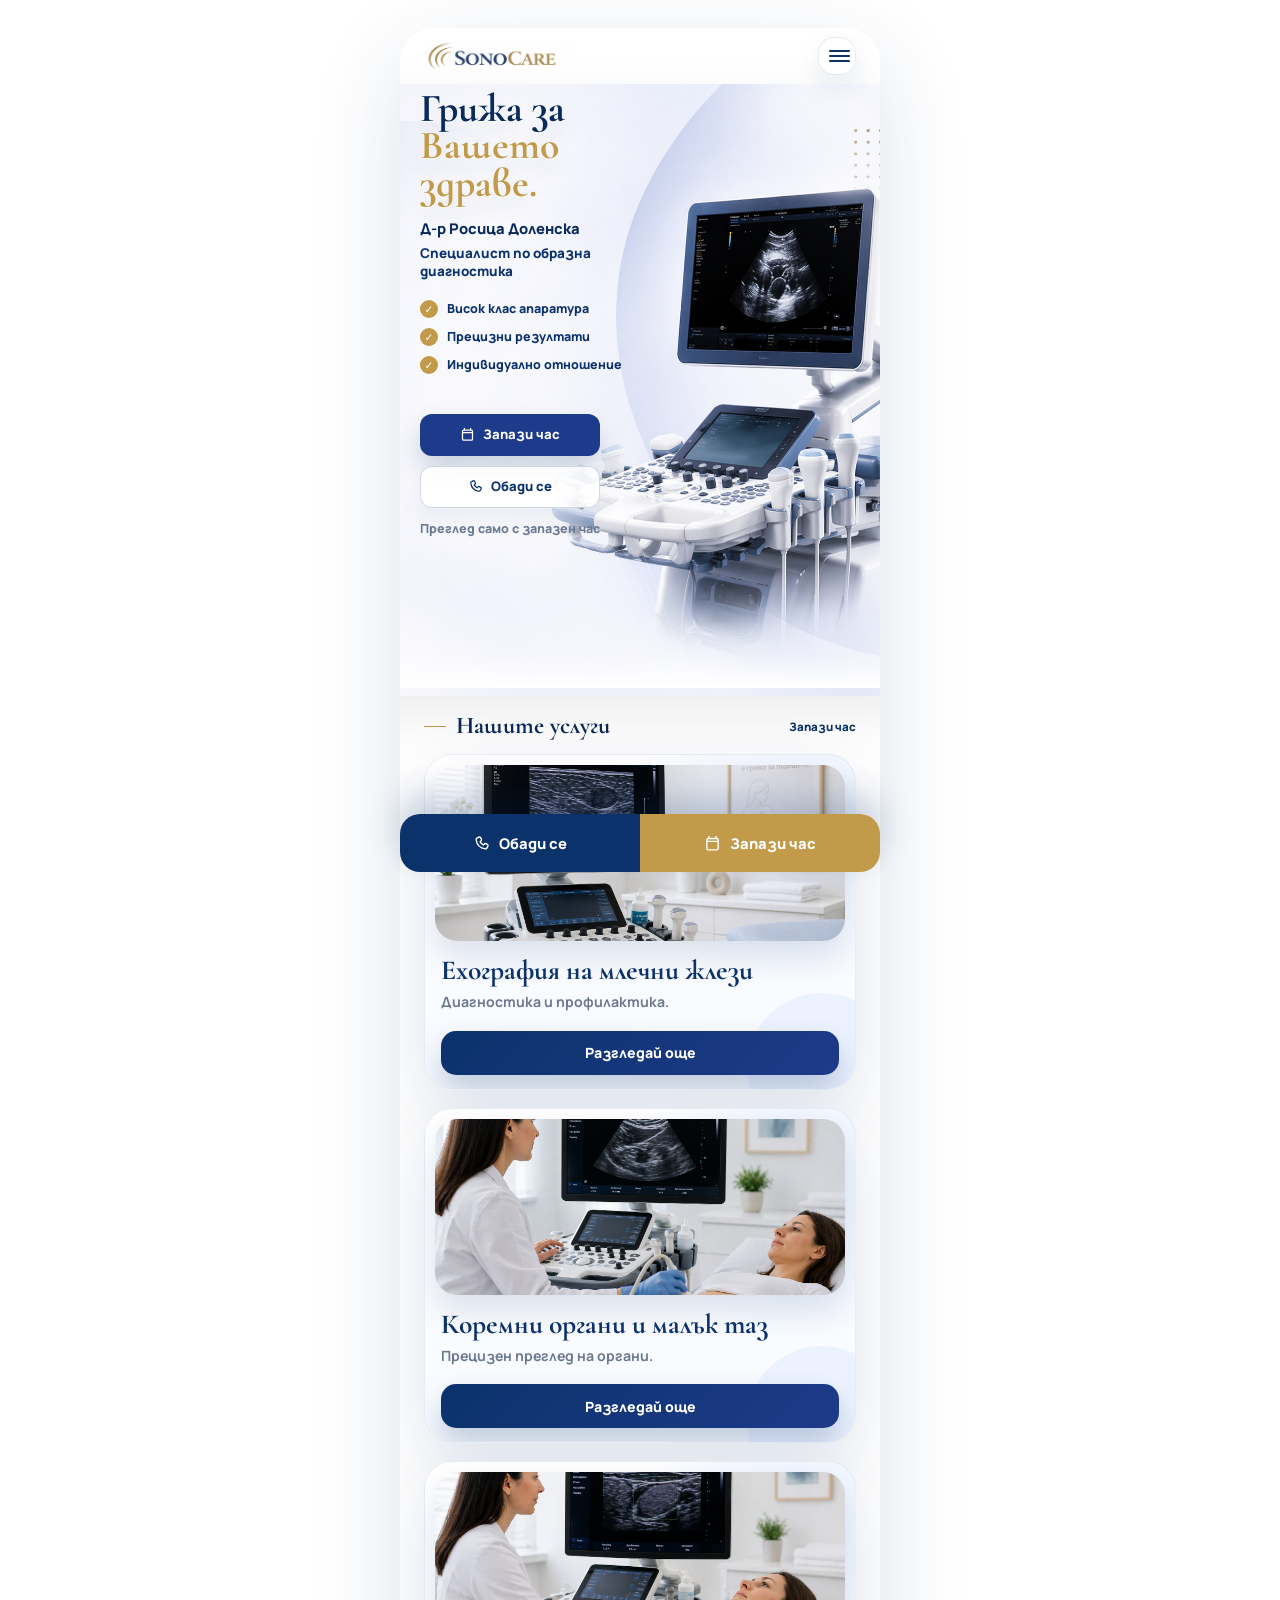
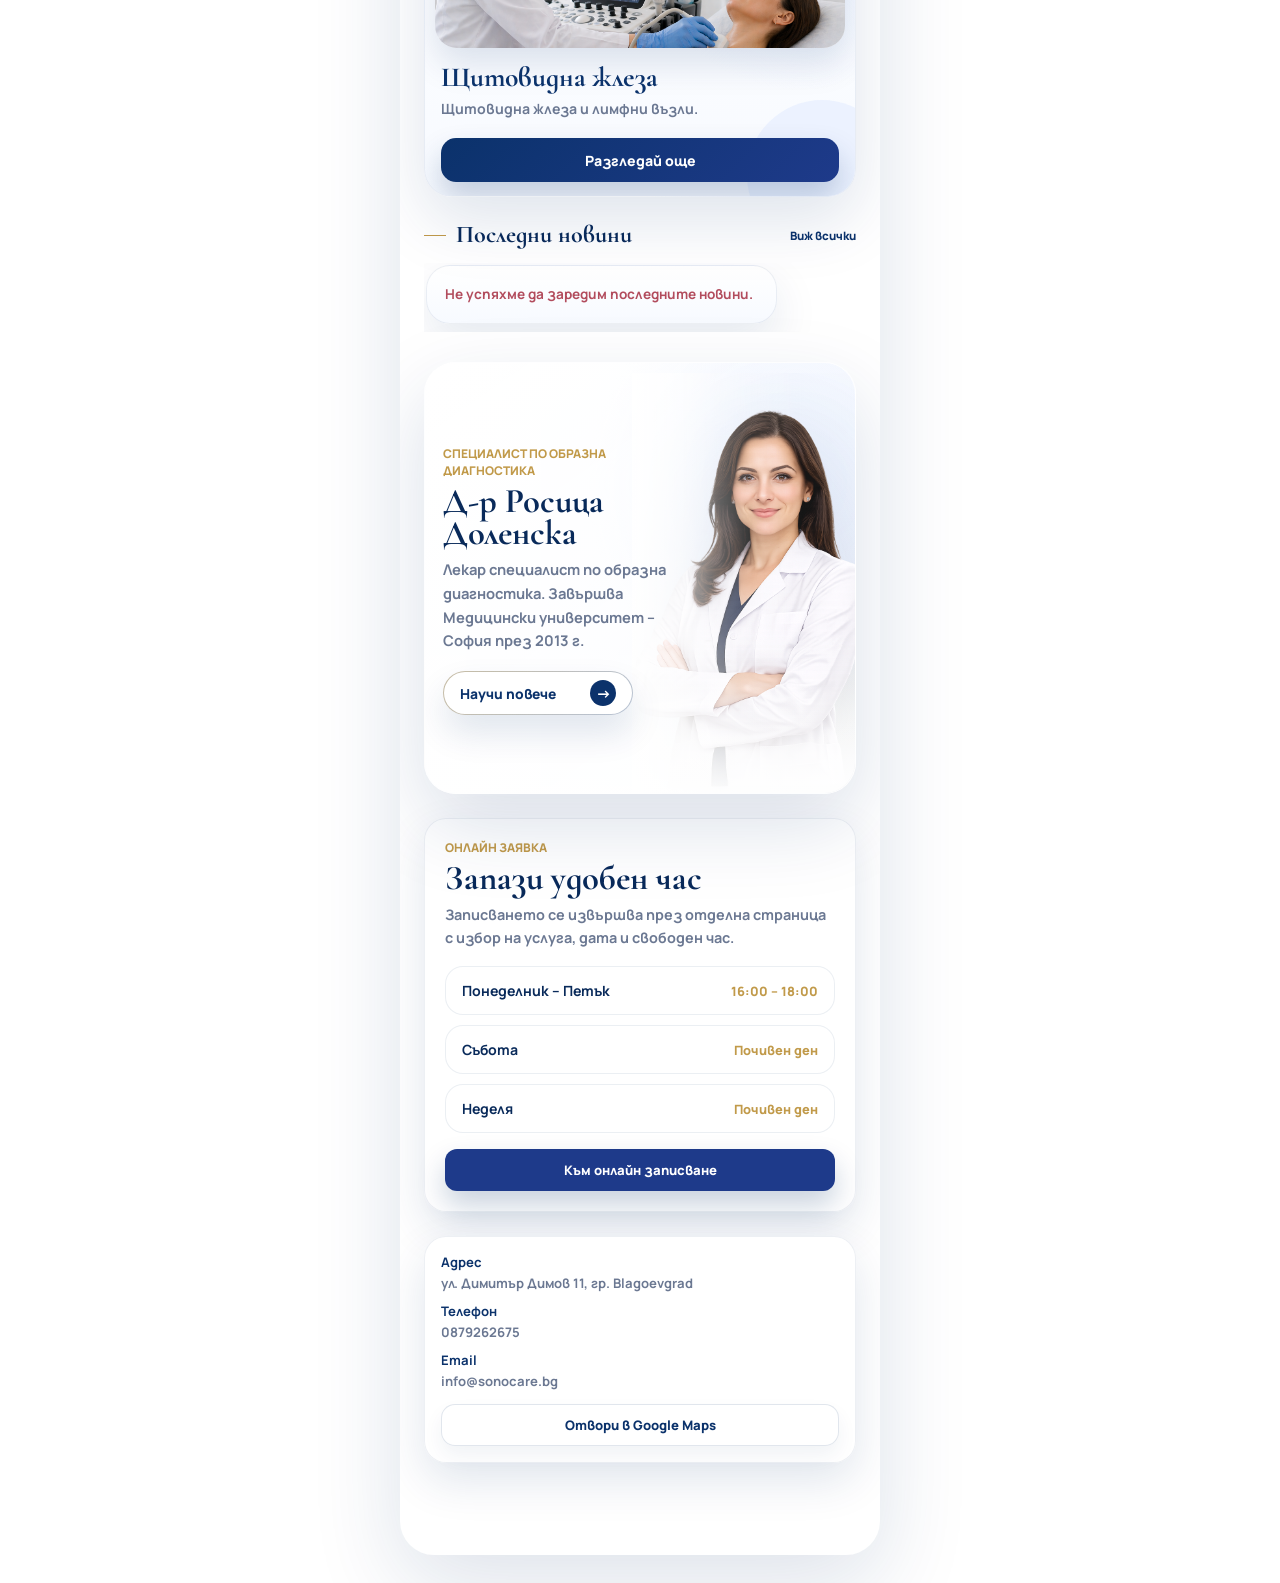
==== index.html @ 880ff832 "Repair homepage encoding and keep blog teaser section" ====
<!doctype html>
<html lang="bg">
  <head>
    <meta charset="utf-8" />
    <meta name="viewport" content="width=device-width, initial-scale=1" />
    <meta name="description" content="SonoCare - образна диагностика и ехография." />
    <title>SonoCare | Образна диагностика</title>
    <link rel="preconnect" href="https://fonts.googleapis.com" />
    <link rel="preconnect" href="https://fonts.gstatic.com" crossorigin />
    <link
      href="https://fonts.googleapis.com/css2?family=Cormorant+Garamond:wght@600;700&family=Manrope:wght@500;600;700;800&display=swap"
      rel="stylesheet"
    />
    <link rel="stylesheet" href="assets/css/styles.css?v=37" />
  </head>
  <body>
    <main class="phone-page">
      <header class="topbar" aria-label="Основна навигация">
        <a class="logo-link" href="#top" aria-label="SonoCare начало">
          <img src="logo.png" alt="SonoCare" />
        </a>
        <button class="menu-btn" type="button" aria-label="Меню">
          <i></i>
          <i></i>
          <i></i>
        </button>
      </header>

      <section class="hero" id="top">
        <div class="hero-bg-shape" aria-hidden="true"></div>
        <div class="hero-image" aria-label="Ехографска апаратура SonoCare">
          <img src="/images/ultrasound.png" alt="" />
        </div>
        <div class="hero-content">
          <h1>Грижа за<br /><span>Вашето здраве.</span></h1>
          <p class="doctor-name">Д-р Росица Доленска</p>
          <p class="hero-subtitle">Специалист по образна диагностика</p>

          <ul class="hero-list" aria-label="Предимства">
            <li>Висок клас апаратура</li>
            <li>Прецизни резултати</li>
            <li>Индивидуално отношение</li>
          </ul>

          <div class="hero-actions">
            <a class="btn primary" href="booking.html">
              <svg viewBox="0 0 24 24" aria-hidden="true">
                <path d="M7 2v3M17 2v3M4 9h16M6 5h12a2 2 0 0 1 2 2v12a2 2 0 0 1-2 2H6a2 2 0 0 1-2-2V7a2 2 0 0 1 2-2Z" />
              </svg>
              Запази час
            </a>
            <a class="btn ghost" href="tel:+359879262675">
              <svg viewBox="0 0 24 24" aria-hidden="true">
                <path d="M5.5 4.5 8.2 3a1.8 1.8 0 0 1 2.4.7l1.2 2.2a1.8 1.8 0 0 1-.4 2.2L10 9.4a12.2 12.2 0 0 0 4.6 4.6l1.3-1.4a1.8 1.8 0 0 1 2.2-.4l2.2 1.2a1.8 1.8 0 0 1 .7 2.4l-1.5 2.7c-.4.8-1.3 1.2-2.2 1.1C10.2 18.6 5.4 13.8 4.4 6.7c-.1-.9.3-1.8 1.1-2.2Z" />
              </svg>
              Обади се
            </a>
          </div>
          <p class="hero-note">Преглед само с запазен час</p>
        </div>
      </section>

      <section class="services" id="services">
        <div class="section-title">
          <h2>Нашите услуги</h2>
          <a href="booking.html">Запази час</a>
        </div>
        <div class="service-grid">
          <article class="service-card">
            <img src="images/Ехография на млечни жлези.png" alt="Ехография на млечни жлези" />
            <h3>Ехография на млечни жлези</h3>
            <p>Диагностика и профилактика.</p>
            <a class="service-more" href="services/breast-ultrasound.html">Разгледай още</a>
          </article>
          <article class="service-card">
            <img src="images/Ехография на коремни паренхимни органи и органи в малък таз.png" alt="Коремни органи и малък таз" />
            <h3>Коремни органи и малък таз</h3>
            <p>Прецизен преглед на органи.</p>
            <a class="service-more" href="services/abdominal-ultrasound.html">Разгледай още</a>
          </article>
          <article class="service-card">
            <img src="images/Ехография на щитовидна жлеза и шийни лимфни възли, ехография на  слюнчени жлези.png" alt="Щитовидна жлеза" />
            <h3>Щитовидна жлеза</h3>
            <p>Щитовидна жлеза и лимфни възли.</p>
            <a class="service-more" href="services/thyroid-ultrasound.html">Разгледай още</a>
          </article>
        </div>
      </section>

      <section class="home-blog" id="blog-news">
        <div class="section-title">
          <h2>Последни новини</h2>
          <a href="blog/">Виж всички</a>
        </div>
        <div id="home-blog-track" class="home-blog-track" aria-live="polite"></div>
      </section>

      <section class="doctor-card" id="doctor">
        <div class="doctor-card-content">
          <p>Специалист по образна диагностика</p>
          <h2>Д-р Росица Доленска</h2>
          <span>Лекар специалист по образна диагностика. Завършва Медицински университет – София през 2013 г.</span>
          <a class="doctor-more" href="doctor.html">Научи повече</a>
        </div>
        <div class="doctor-portrait">
          <img src="images/doktor photo.png" alt="Д-р Росица Доленска" />
        </div>
      </section>

      <section class="booking-card" id="booking">
        <p>Онлайн заявка</p>
        <h2>Запази удобен час</h2>
        <div class="booking-summary">
          <span>Записването се извършва през отделна страница с избор на услуга, дата и свободен час.</span>
          <div class="schedule-list">
            <div><b>Понеделник – Петък</b><small>16:00 – 18:00</small></div>
            <div><b>Събота</b><small>Почивен ден</small></div>
            <div><b>Неделя</b><small>Почивен ден</small></div>
          </div>
          <a class="btn primary booking-link" href="booking.html">Към онлайн записване</a>
        </div>
      </section>

      <section class="contact-card" id="contact">
        <div><b>Адрес</b><span>ул. Димитър Димов 11, гр. Blagoevgrad</span></div>
        <div><b>Телефон</b><span>0879262675</span></div>
        <div><b>Email</b><span>info@sonocare.bg</span></div>
        <a class="contact-map-link" href="https://www.google.com/maps/search/?api=1&query=%D1%83%D0%BB.+%D0%94%D0%B8%D0%BC%D0%B8%D1%82%D1%8A%D1%80+%D0%94%D0%B8%D0%BC%D0%BE%D0%B2+11%2C+%D0%B3%D1%80.+Blagoevgrad" target="_blank" rel="noreferrer">Отвори в Google Maps</a>
      </section>
    </main>

    <nav class="mobile-cta" aria-label="Бързи действия">
      <a href="tel:+359879262675">
        <svg viewBox="0 0 24 24" aria-hidden="true">
          <path d="M5.5 4.5 8.2 3a1.8 1.8 0 0 1 2.4.7l1.2 2.2a1.8 1.8 0 0 1-.4 2.2L10 9.4a12.2 12.2 0 0 0 4.6 4.6l1.3-1.4a1.8 1.8 0 0 1 2.2-.4l2.2 1.2a1.8 1.8 0 0 1 .7 2.4l-1.5 2.7c-.4.8-1.3 1.2-2.2 1.1C10.2 18.6 5.4 13.8 4.4 6.7c-.1-.9.3-1.8 1.1-2.2Z" />
        </svg>
        Обади се
      </a>
      <a href="booking.html">
        <svg viewBox="0 0 24 24" aria-hidden="true">
          <path d="M7 2v3M17 2v3M4 9h16M6 5h12a2 2 0 0 1 2 2v12a2 2 0 0 1-2 2H6a2 2 0 0 1-2-2V7a2 2 0 0 1 2-2Z" />
        </svg>
        Запази час
      </a>
    </nav>

    <script src="assets/js/main.js?v=4"></script>
  </body>
</html>
---- assets/css/styles.css ----
:root {
  --navy: #0b326b;
  --navy-dark: #092a5a;
  --gold: #c19a4a;
  --muted: #6b7892;
  --line: rgba(11, 50, 107, 0.1);
  --shadow: 0 18px 45px rgba(11, 50, 107, 0.12);
  --serif: "Cormorant Garamond", Georgia, serif;
  --sans: Manrope, Inter, system-ui, sans-serif;
}

* {
  box-sizing: border-box;
}

html {
  scroll-behavior: smooth;
}

body {
  margin: 0;
  color: var(--navy);
  font-family: var(--sans);
  background: #fff;
}

a {
  color: inherit;
  text-decoration: none;
}

img {
  display: block;
  max-width: 100%;
}

svg {
  fill: none;
  stroke: currentColor;
  stroke-linecap: round;
  stroke-linejoin: round;
  stroke-width: 2;
}

.phone-page {
  position: relative;
  width: min(100%, 480px);
  min-height: 100vh;
  margin: 0 auto;
  padding: 4px 24px 92px;
  background: #fff;
  overflow: hidden;
}

.topbar {
  position: relative;
  z-index: 5;
  display: flex;
  align-items: center;
  justify-content: space-between;
  min-height: 48px;
  margin-bottom: 0;
}

.logo-link img {
  width: 148px;
}

.menu-btn {
  display: grid;
  width: 38px;
  height: 38px;
  place-items: center;
  padding: 10px;
  color: var(--navy);
  border: 1px solid var(--line);
  border-radius: 16px;
  background: rgba(255, 255, 255, 0.86);
  box-shadow: 0 12px 28px rgba(11, 50, 107, 0.09);
}

.menu-btn i {
  width: 21px;
  height: 2px;
  border-radius: 9px;
  background: currentColor;
  transition: transform 0.22s ease, opacity 0.22s ease;
}

.menu-btn.is-open i:nth-child(1) {
  transform: translateY(6px) rotate(45deg);
}

.menu-btn.is-open i:nth-child(2) {
  opacity: 0;
}

.menu-btn.is-open i:nth-child(3) {
  transform: translateY(-6px) rotate(-45deg);
}

.site-menu {
  position: absolute;
  top: 58px;
  right: 24px;
  left: 24px;
  z-index: 60;
  display: grid;
  gap: 8px;
  padding: 12px;
  border: 1px solid rgba(11, 50, 107, 0.09);
  border-radius: 24px;
  background: rgba(255, 255, 255, 0.92);
  box-shadow: 0 28px 70px rgba(11, 50, 107, 0.18);
  backdrop-filter: blur(18px);
  opacity: 0;
  pointer-events: none;
  transform: translateY(-10px) scale(0.98);
  transition: opacity 0.22s ease, transform 0.22s ease;
}

.site-menu.is-open {
  opacity: 1;
  pointer-events: auto;
  transform: translateY(0) scale(1);
}

.site-menu a {
  display: flex;
  align-items: center;
  justify-content: space-between;
  min-height: 44px;
  padding: 0 14px;
  color: var(--navy);
  border-radius: 16px;
  font-size: 0.9rem;
  font-weight: 900;
}

.site-menu a::after {
  color: var(--gold);
  content: "→";
}

.site-menu a:hover,
.site-menu a:focus-visible {
  background: #f5f8ff;
}

.hero {
  position: relative;
  min-height: 68vh;
  margin: 0 -24px;
  padding: 0 20px 96px;
  margin-top: -4px;
  background: linear-gradient(180deg, #ffffff 0%, #f5f8ff 100%);
  overflow: visible;
}

.hero::before {
  content: none;
}

.hero::after {
  content: "";
  position: absolute;
  bottom: 0;
  left: 0;
  z-index: 4;
  width: 100%;
  height: 130px;
  background: linear-gradient(
    to bottom,
    rgba(255, 255, 255, 0) 0%,
    rgba(255, 255, 255, 0) 34%,
    rgba(255, 255, 255, 0.42) 74%,
    #ffffff 100%
  );
  pointer-events: none;
}

.hero-bg-shape {
  position: absolute;
  top: 52px;
  right: -62px;
  z-index: 1;
  width: 300px;
  height: 330px;
  border-radius: 50%;
  background: #eaf1ff;
  opacity: 0.4;
}

.hero-image {
  position: absolute;
  top: 8px;
  right: -28px;
  z-index: 2;
  width: 138%;
  box-shadow: 0 20px 50px rgba(0, 0, 0, 0.08);
  filter: none;
  transform: translateY(0);
}

.hero-image img {
  width: 100%;
  height: auto;
  max-width: none;
  object-fit: contain;
}

.hero-content {
  position: relative;
  z-index: 5;
  max-width: 205px;
  padding-top: 14px;
  filter: drop-shadow(0 18px 26px rgba(255, 255, 255, 0.98));
}

.hero h1 {
  max-width: 236px;
  margin: 0 0 16px;
  color: var(--navy-dark);
  font-family: var(--serif);
  font-size: 2.48rem;
  font-weight: 700;
  line-height: 0.94;
  letter-spacing: 0;
  text-shadow:
    0 1px 0 #fff,
    0 12px 22px rgba(11, 50, 107, 0.14),
    -10px 10px 24px rgba(255, 255, 255, 0.9);
}

.hero h1 span {
  color: var(--gold);
}

.doctor-name {
  margin: 0 0 6px;
  color: var(--navy-dark);
  font-size: 0.92rem;
  font-weight: 900;
}

.hero-subtitle {
  max-width: 185px;
  margin: 0 0 20px;
  color: var(--navy);
  font-size: 0.84rem;
  font-weight: 800;
  line-height: 1.34;
}

.hero-list {
  display: grid;
  gap: 10px;
  margin: 0 0 40px;
  padding: 0;
  list-style: none;
}

.hero-list li {
  display: flex;
  align-items: center;
  gap: 9px;
  color: var(--navy);
  font-size: 0.78rem;
  font-weight: 800;
}

.hero-list li::before {
  display: grid;
  flex: 0 0 18px;
  width: 18px;
  height: 18px;
  place-items: center;
  color: #fff;
  border-radius: 50%;
  background: var(--gold);
  content: "✓";
  font-size: 0.66rem;
  font-weight: 900;
}

.hero-actions {
  display: grid;
  gap: 10px;
  width: 180px;
}

.hero-note {
  margin: 12px 0 0;
  color: var(--muted);
  font-size: 0.78rem;
  font-weight: 800;
  line-height: 1.4;
}

.btn {
  display: inline-flex;
  min-height: 42px;
  align-items: center;
  justify-content: center;
  gap: 8px;
  padding: 0 15px;
  border-radius: 12px;
  border: 0;
  cursor: pointer;
  font: 800 0.82rem/1 var(--sans);
}

.btn svg {
  width: 15px;
  height: 15px;
}

.primary {
  color: #fff;
  background: #1e3a8a;
  box-shadow: 0 14px 28px rgba(11, 50, 107, 0.22);
}

.ghost {
  color: var(--navy);
  border: 1px solid rgba(11, 50, 107, 0.18);
  background: rgba(255, 255, 255, 0.86);
  box-shadow: 0 12px 24px rgba(11, 50, 107, 0.08);
}

.section-title {
  display: flex;
  align-items: center;
  gap: 10px;
  margin: 26px 0 16px;
}

.section-title::before {
  width: 22px;
  height: 1px;
  background: var(--gold);
  content: "";
}

.section-title h2 {
  flex: 1;
  margin: 0;
  color: var(--navy-dark);
  font-family: var(--serif);
  font-size: 1.5rem;
  line-height: 1;
}

.section-title a {
  color: var(--navy);
  font-size: 0.72rem;
  font-weight: 800;
}

.service-grid {
  display: grid;
  grid-template-columns: 1fr;
  gap: 18px;
}

.service-card,
.doctor-card,
.booking-card,
.contact-card {
  border: 1px solid rgba(11, 50, 107, 0.07);
  border-radius: 22px;
  background: rgba(255, 255, 255, 0.92);
  box-shadow: var(--shadow);
}

.service-card {
  position: relative;
  display: grid;
  grid-template-columns: 1fr;
  gap: 0;
  overflow: hidden;
  min-height: 0;
  padding: 10px;
  border-radius: 28px;
  background:
    radial-gradient(circle at 88% 18%, rgba(234, 241, 255, 0.95), transparent 36%),
    linear-gradient(180deg, #ffffff 0%, #f7faff 100%);
  box-shadow: 0 24px 65px rgba(11, 50, 107, 0.13);
}

.service-card::after {
  position: absolute;
  right: -42px;
  bottom: -54px;
  width: 150px;
  height: 150px;
  border-radius: 50%;
  background: rgba(234, 241, 255, 0.82);
  content: "";
  pointer-events: none;
}

.service-card img {
  position: relative;
  z-index: 1;
  width: 100%;
  height: 176px;
  object-fit: cover;
  border-radius: 22px;
  box-shadow: 0 16px 34px rgba(11, 50, 107, 0.13);
}

.service-card h3 {
  position: relative;
  z-index: 1;
  margin: 17px 6px 8px;
  color: var(--navy);
  font-family: var(--serif);
  font-size: 1.72rem;
  line-height: 0.94;
}

.service-card p {
  position: relative;
  z-index: 1;
  margin: 0 6px;
  color: var(--muted);
  font-size: 0.88rem;
  font-weight: 700;
  line-height: 1.48;
}

.service-more {
  position: relative;
  z-index: 1;
  display: inline-flex;
  align-items: center;
  justify-content: center;
  min-height: 44px;
  width: calc(100% - 12px);
  margin: 18px 6px 4px;
  padding: 0 18px;
  color: #fff;
  border-radius: 15px;
  background: linear-gradient(135deg, var(--navy), #1e3a8a);
  box-shadow: 0 16px 30px rgba(11, 50, 107, 0.23);
  font-size: 0.88rem;
  font-weight: 900;
}

.home-blog {
  margin-top: 26px;
}

.home-blog-track {
  display: grid;
  grid-auto-flow: column;
  grid-auto-columns: minmax(248px, 82%);
  gap: 14px;
  overflow-x: auto;
  padding: 2px 2px 8px;
  scroll-snap-type: x proximity;
  scrollbar-width: none;
}

.home-blog-track::-webkit-scrollbar {
  display: none;
}

.home-blog-card,
.home-blog-status {
  border: 1px solid rgba(11, 50, 107, 0.07);
  border-radius: 24px;
  background: linear-gradient(180deg, #ffffff 0%, #f7faff 100%);
  box-shadow: 0 18px 45px rgba(11, 50, 107, 0.1);
}

.home-blog-card {
  display: grid;
  overflow: hidden;
  scroll-snap-align: start;
}

.home-blog-card img,
.home-blog-card-placeholder {
  width: 100%;
  height: 164px;
}

.home-blog-card img {
  object-fit: cover;
}

.home-blog-card-placeholder {
  display: grid;
  place-items: center;
  color: var(--gold);
  background: radial-gradient(circle at top right, rgba(234, 241, 255, 0.95), transparent 46%), #f7faff;
  font-family: var(--serif);
  font-size: 1.45rem;
  font-weight: 700;
}

.home-blog-card-body {
  display: grid;
  gap: 8px;
  padding: 16px;
}

.home-blog-card-body span {
  color: var(--gold);
  font-size: 0.74rem;
  font-weight: 900;
  letter-spacing: 0.02em;
  text-transform: uppercase;
}

.home-blog-card-body h3 {
  margin: 0;
  color: var(--navy-dark);
  font-family: var(--serif);
  font-size: 1.55rem;
  line-height: 0.92;
}

.home-blog-card-body p,
.home-blog-status {
  color: var(--muted);
  font-size: 0.85rem;
  font-weight: 700;
  line-height: 1.55;
}

.home-blog-status {
  padding: 18px;
}

.home-blog-status.is-error {
  color: #b24c5d;
}

.service-page {
  padding-top: 12px;
}

.service-page .topbar {
  position: relative;
  z-index: 10;
  min-height: 54px;
  padding: 0 4px;
  border-radius: 18px;
  background: rgba(255, 255, 255, 0.94);
  box-shadow: 0 12px 30px rgba(11, 50, 107, 0.08);
  backdrop-filter: blur(14px);
}

.service-detail-hero {
  position: relative;
  margin: 14px -24px 28px;
  overflow: hidden;
  border-radius: 28px;
  background: linear-gradient(180deg, #ffffff 0%, #f5f8ff 100%);
  box-shadow: 0 24px 70px rgba(11, 50, 107, 0.16);
}

.service-detail-hero img {
  width: 100%;
  height: 300px;
  object-fit: cover;
}

.service-detail-hero::after {
  position: absolute;
  inset: 0;
  background:
    linear-gradient(to bottom, rgba(11, 50, 107, 0.05), rgba(255, 255, 255, 0.2)),
    linear-gradient(to top, rgba(255, 255, 255, 0.92), rgba(255, 255, 255, 0) 46%);
  content: "";
}

.service-detail {
  max-width: 390px;
  margin: 0 auto;
}

.back-link {
  display: inline-flex;
  align-items: center;
  gap: 7px;
  min-height: 38px;
  margin-bottom: 18px;
  padding: 0 13px;
  color: var(--navy);
  border: 1px solid rgba(11, 50, 107, 0.08);
  border-radius: 999px;
  background: #eaf1ff;
  box-shadow: 0 10px 24px rgba(11, 50, 107, 0.08);
  font-size: 0.82rem;
  font-weight: 900;
}

.service-detail h1 {
  margin: 0 0 16px;
  color: var(--navy-dark);
  font-family: var(--serif);
  font-size: 2.65rem;
  line-height: 0.92;
  letter-spacing: 0;
}

.service-detail p {
  margin: 0 0 14px;
  color: #243b64;
  font-size: 0.98rem;
  font-weight: 600;
  line-height: 1.72;
}

.service-lede {
  padding: 18px;
  border: 1px solid rgba(11, 50, 107, 0.06);
  border-radius: 22px;
  background: linear-gradient(180deg, rgba(255, 255, 255, 0.98), rgba(245, 248, 255, 0.82));
  box-shadow: 0 18px 45px rgba(11, 50, 107, 0.08);
}

.quick-facts {
  display: grid;
  grid-template-columns: repeat(3, minmax(0, 1fr));
  gap: 9px;
  margin: 20px 0 24px;
}

.fact {
  display: grid;
  gap: 4px;
  min-height: 78px;
  padding: 12px 9px;
  border-radius: 18px;
  background: #fff;
  box-shadow: 0 14px 32px rgba(11, 50, 107, 0.08);
}

.fact b {
  color: var(--gold);
  font-size: 1.1rem;
  line-height: 1;
}

.fact span {
  color: var(--navy);
  font-size: 0.68rem;
  font-weight: 900;
  line-height: 1.2;
}

.info-panel {
  margin: 24px 0;
  padding: 20px;
  border: 1px solid rgba(11, 50, 107, 0.07);
  border-radius: 22px;
  background: linear-gradient(180deg, rgba(255, 255, 255, 0.96), rgba(245, 248, 255, 0.82));
  box-shadow: var(--shadow);
}

.process-grid {
  display: grid;
  gap: 12px;
  margin: 24px 0;
}

.process-card {
  display: grid;
  grid-template-columns: 38px 1fr;
  gap: 12px;
  align-items: start;
  padding: 16px;
  border: 1px solid rgba(11, 50, 107, 0.07);
  border-radius: 20px;
  background: #fff;
  box-shadow: 0 16px 36px rgba(11, 50, 107, 0.08);
}

.process-card b {
  display: grid;
  width: 38px;
  height: 38px;
  place-items: center;
  color: #fff;
  border-radius: 14px;
  background: var(--navy);
  font-size: 0.92rem;
}

.process-card h3 {
  margin: 0 0 5px;
  color: var(--navy-dark);
  font-size: 0.95rem;
}

.process-card p {
  margin: 0;
  color: var(--muted);
  font-size: 0.82rem;
  font-weight: 700;
  line-height: 1.48;
}

.info-panel h2 {
  margin: 0 0 14px;
  color: var(--navy-dark);
  font-family: var(--serif);
  font-size: 1.7rem;
  line-height: 1;
}

.detail-list {
  display: grid;
  gap: 11px;
  margin: 0;
  padding: 0;
  list-style: none;
}

.detail-list li {
  display: flex;
  gap: 10px;
  align-items: flex-start;
  color: var(--navy);
  font-size: 0.92rem;
  font-weight: 800;
  line-height: 1.35;
}

.detail-list li::before {
  display: grid;
  flex: 0 0 20px;
  width: 20px;
  height: 20px;
  place-items: center;
  color: #fff;
  border-radius: 50%;
  background: var(--gold);
  content: "✓";
  font-size: 0.72rem;
  font-weight: 900;
}

.service-cta {
  display: grid;
  gap: 10px;
  margin: 28px 0 10px;
}

.service-note {
  margin-top: 24px;
  padding: 14px 16px;
  color: var(--muted);
  border: 1px solid rgba(11, 50, 107, 0.08);
  border-radius: 18px;
  background: rgba(245, 248, 255, 0.88);
  font-size: 0.82rem;
  font-weight: 700;
  line-height: 1.55;
}

.service-cta .btn {
  width: 100%;
}

.doctor-card {
  display: block;
  position: relative;
  overflow: hidden;
  margin-top: 30px;
  min-height: 430px;
  padding: 28px 18px 24px;
  border: 1px solid rgba(255, 255, 255, 0.86);
  border-radius: 32px;
  background:
    radial-gradient(circle at 86% 28%, rgba(234, 241, 255, 0.98), transparent 43%),
    radial-gradient(circle at 94% 82%, rgba(193, 154, 74, 0.1), transparent 26%),
    linear-gradient(145deg, rgba(255,255,255,0.96), rgba(245,248,255,0.94));
  box-shadow: 0 30px 80px rgba(11, 50, 107, 0.15);
}

.doctor-card::before {
  position: absolute;
  inset: 0;
  background:
    linear-gradient(90deg, rgba(255,255,255,0.88) 0%, rgba(255,255,255,0.68) 42%, rgba(255,255,255,0.08) 76%),
    linear-gradient(180deg, rgba(255,255,255,0) 62%, rgba(255,255,255,0.82) 100%);
  content: "";
  pointer-events: none;
  z-index: 2;
}

.doctor-portrait {
  position: absolute;
  top: 10px;
  right: -52px;
  bottom: -10px;
  width: 64%;
  z-index: 1;
  overflow: hidden;
  min-height: 0;
  border-radius: 0;
  background: transparent;
}

.doctor-portrait::after {
  position: absolute;
  inset: 0;
  background:
    linear-gradient(90deg, rgba(255,255,255,0.92) 0%, rgba(255,255,255,0.22) 31%, rgba(255,255,255,0) 62%),
    linear-gradient(180deg, rgba(255,255,255,0) 72%, rgba(255,255,255,0.92) 100%);
  content: "";
}

.doctor-portrait img {
  width: 100%;
  height: 100%;
  min-height: 0;
  object-fit: cover;
  object-position: 50% 7%;
  transform: scale(1.16);
  filter: drop-shadow(0 26px 46px rgba(11, 50, 107, 0.16));
}

.doctor-card p,
.booking-card p {
  margin: 0 0 6px;
  color: var(--gold);
  font-size: 0.75rem;
  font-weight: 900;
  text-transform: uppercase;
}

.doctor-card-content {
  position: relative;
  z-index: 3;
  display: flex;
  flex-direction: column;
  justify-content: center;
  min-height: 378px;
  min-width: 0;
  width: 58%;
  padding: 0;
}

.doctor-card h2,
.booking-card h2 {
  margin: 0 0 8px;
  color: var(--navy-dark);
  font-family: var(--serif);
  font-size: 2.16rem;
  line-height: 0.94;
}

.doctor-card span {
  display: block;
  color: var(--muted);
  font-size: 0.92rem;
  font-weight: 700;
  line-height: 1.62;
}

.badges {
  display: flex;
  gap: 7px;
  margin-top: 12px;
}

.badges b {
  padding: 6px 10px;
  color: var(--gold);
  border: 1px solid rgba(193, 154, 74, 0.22);
  border-radius: 999px;
  font-size: 0.68rem;
}

.doctor-more {
  display: inline-flex;
  align-items: center;
  justify-content: space-between;
  min-height: 44px;
  width: min(190px, 100%);
  margin-top: 18px;
  padding: 0 16px;
  color: var(--navy);
  border: 1px solid rgba(11, 50, 107, 0.13);
  border-radius: 999px;
  background:
    linear-gradient(#ffffff, #ffffff) padding-box,
    linear-gradient(135deg, rgba(193,154,74,0.46), rgba(11,50,107,0.18)) border-box;
  box-shadow: 0 18px 34px rgba(11, 50, 107, 0.12);
  font-size: 0.86rem;
  font-weight: 900;
}

.doctor-more::after {
  width: 26px;
  height: 26px;
  display: grid;
  place-items: center;
  color: #fff;
  border-radius: 999px;
  background: var(--navy);
  content: "→";
  font-size: 0.95rem;
}

.doctor-page {
  background:
    radial-gradient(circle at 85% 6%, rgba(234, 241, 255, 0.92), transparent 34%),
    linear-gradient(180deg, #ffffff 0%, #f6f9ff 54%, #ffffff 100%);
}

.back-link-strong {
  display: inline-flex;
  align-items: center;
  gap: 8px;
  margin: 2px 0 14px;
  padding: 10px 14px;
  color: var(--navy);
  border: 1px solid rgba(11, 50, 107, 0.1);
  border-radius: 999px;
  background: rgba(255, 255, 255, 0.82);
  box-shadow: 0 14px 34px rgba(11, 50, 107, 0.08);
  font-size: 0.82rem;
  font-weight: 900;
}

.back-link-strong::before {
  content: "←";
}

.doctor-page-hero {
  display: grid;
  gap: 0;
  overflow: hidden;
  position: relative;
  margin-bottom: 22px;
  border: 1px solid rgba(255, 255, 255, 0.88);
  border-radius: 34px;
  background:
    radial-gradient(circle at 18% 12%, rgba(234, 241, 255, 0.95), transparent 42%),
    linear-gradient(145deg, rgba(255,255,255,0.96), rgba(246,249,255,0.95));
  box-shadow: 0 34px 90px rgba(11, 50, 107, 0.16);
}

.doctor-page-hero::after {
  position: absolute;
  inset: auto -60px -90px auto;
  width: 220px;
  height: 220px;
  border-radius: 50%;
  background: rgba(193, 154, 74, 0.11);
  content: "";
}

.doctor-page-photo {
  position: relative;
  overflow: hidden;
  min-height: 410px;
  background: linear-gradient(180deg, #eef5ff, #ffffff);
}

.doctor-page-photo::after {
  position: absolute;
  inset: auto 0 0;
  height: 34%;
  background: linear-gradient(180deg, rgba(255,255,255,0), #ffffff);
  content: "";
}

.doctor-page-photo img {
  width: 100%;
  height: 100%;
  min-height: 410px;
  object-fit: cover;
  object-position: 50% 8%;
  transform: scale(1.04);
}

.doctor-page-intro {
  position: relative;
  z-index: 1;
  margin-top: -62px;
  padding: 0 22px 24px;
}

.doctor-page-intro .role,
.doctor-focus-card span,
.doctor-split-panel span {
  display: inline-flex;
  margin: 0 0 9px;
  color: var(--gold);
  font-size: 0.74rem;
  font-weight: 900;
  letter-spacing: 0.02em;
  text-transform: uppercase;
}

.doctor-page-intro h1,
.doctor-focus-card h2,
.doctor-split-panel h2 {
  margin: 0 0 10px;
  color: var(--navy-dark);
  font-family: var(--serif);
  font-size: 2.74rem;
  line-height: 0.92;
}

.doctor-page-intro p,
.doctor-focus-card p,
.doctor-split-panel p {
  margin: 0;
  color: var(--muted);
  font-size: 0.96rem;
  font-weight: 750;
  line-height: 1.68;
}

.doctor-focus-card,
.doctor-split-panel,
.elevated-panel,
.faq-section {
  position: relative;
  overflow: hidden;
  margin-top: 18px;
  padding: 22px;
  border: 1px solid rgba(255, 255, 255, 0.86);
  border-radius: 30px;
  background: rgba(255, 255, 255, 0.86);
  box-shadow: 0 24px 64px rgba(11, 50, 107, 0.11);
  backdrop-filter: blur(18px);
}

.doctor-focus-card::after {
  position: absolute;
  right: -80px;
  top: -88px;
  width: 190px;
  height: 190px;
  border-radius: 50%;
  background: rgba(234, 241, 255, 0.95);
  content: "";
  z-index: -1;
}

.gold-line {
  border-color: rgba(193, 154, 74, 0.18);
  background:
    linear-gradient(135deg, rgba(255,255,255,0.94), rgba(255,250,240,0.72)),
    #fff;
}

.doctor-split-panel {
  display: grid;
  gap: 18px;
  background:
    radial-gradient(circle at 100% 0%, rgba(234, 241, 255, 0.96), transparent 46%),
    rgba(255,255,255,0.86);
}

.mini-stats {
  display: grid;
  grid-template-columns: repeat(3, 1fr);
  gap: 9px;
}

.mini-stats div {
  min-height: 86px;
  padding: 12px 8px;
  border: 1px solid rgba(11, 50, 107, 0.08);
  border-radius: 18px;
  background: #fff;
  box-shadow: inset 0 1px 0 rgba(255,255,255,0.9);
}

.mini-stats b {
  display: block;
  color: var(--navy);
  font-family: var(--serif);
  font-size: 1.55rem;
  line-height: 1;
}

.mini-stats small {
  display: block;
  margin-top: 8px;
  color: var(--muted);
  font-size: 0.68rem;
  font-weight: 850;
  line-height: 1.25;
}

.faq-list {
  display: grid;
  gap: 12px;
  margin: 24px 0;
}

.faq-item {
  overflow: hidden;
  padding: 0;
  border: 1px solid rgba(11, 50, 107, 0.07);
  border-radius: 22px;
  background: linear-gradient(180deg, #ffffff, #f9fbff);
  box-shadow: 0 18px 42px rgba(11, 50, 107, 0.08);
  transition: border-color 0.2s ease, box-shadow 0.2s ease, transform 0.2s ease;
}

.faq-item[open] {
  border-color: rgba(193, 154, 74, 0.24);
  box-shadow: 0 24px 58px rgba(11, 50, 107, 0.12);
}

.faq-item summary {
  display: flex;
  align-items: center;
  justify-content: space-between;
  gap: 14px;
  min-height: 62px;
  padding: 16px 18px;
  color: var(--navy-dark);
  cursor: pointer;
  font-size: 0.94rem;
  font-weight: 900;
  list-style: none;
}

.faq-item summary::-webkit-details-marker {
  display: none;
}

.faq-item summary::after {
  flex: 0 0 auto;
  width: 28px;
  height: 28px;
  display: grid;
  place-items: center;
  color: var(--navy);
  border: 1px solid rgba(11, 50, 107, 0.11);
  border-radius: 999px;
  background: #fff;
  content: "+";
  font-size: 1.1rem;
  line-height: 1;
  transition: transform 0.2s ease, background 0.2s ease, color 0.2s ease;
}

.faq-item[open] summary::after {
  color: #fff;
  background: var(--navy);
  content: "−";
}

.faq-item p {
  margin: -4px 18px 18px;
  color: var(--muted);
  font-size: 0.9rem;
  font-weight: 700;
  line-height: 1.55;
}

.booking-card {
  margin-top: 24px;
  padding: 20px;
}

.booking-form {
  display: grid;
  gap: 11px;
}

.booking-summary {
  display: grid;
  gap: 16px;
}

.booking-summary span {
  display: block;
  color: var(--muted);
  font-size: 0.9rem;
  font-weight: 700;
  line-height: 1.65;
}

.schedule-list {
  display: grid;
  gap: 10px;
}

.schedule-list div {
  display: flex;
  align-items: center;
  justify-content: space-between;
  gap: 12px;
  padding: 14px 16px;
  border: 1px solid rgba(11, 50, 107, 0.08);
  border-radius: 18px;
  background: rgba(255, 255, 255, 0.7);
}

.schedule-list b {
  color: var(--navy-dark);
  font-size: 0.88rem;
}

.schedule-list small {
  color: var(--gold);
  font-size: 0.8rem;
  font-weight: 900;
}

.booking-link {
  width: 100%;
}

.booking-form input,
.booking-form select {
  min-height: 44px;
  padding: 0 14px;
  color: var(--navy);
  border: 1px solid rgba(11, 50, 107, 0.12);
  border-radius: 14px;
  outline: none;
  background: #fff;
  font: 700 0.85rem var(--sans);
}

.booking-form .btn {
  width: 168px;
}

.form-note {
  min-height: 18px;
  color: var(--navy);
  font-weight: 800;
}

.contact-card {
  display: grid;
  gap: 10px;
  margin-top: 24px;
  padding: 16px;
}

.contact-card div {
  display: grid;
  gap: 3px;
}

.contact-card b {
  font-size: 0.82rem;
}

.contact-card span {
  color: var(--muted);
  font-size: 0.82rem;
  font-weight: 700;
}

.contact-map-link {
  display: inline-flex;
  align-items: center;
  justify-content: center;
  min-height: 42px;
  margin-top: 4px;
  color: var(--navy);
  border: 1px solid rgba(11, 50, 107, 0.12);
  border-radius: 14px;
  background: rgba(255, 255, 255, 0.82);
  box-shadow: 0 10px 20px rgba(11, 50, 107, 0.06);
  font-size: 0.82rem;
  font-weight: 900;
}

.mobile-cta {
  position: fixed;
  right: 50%;
  bottom: 0;
  z-index: 20;
  display: grid;
  grid-template-columns: repeat(2, 1fr);
  width: min(100%, 480px);
  transform: translateX(50%);
  overflow: hidden;
  border-radius: 20px 20px 0 0;
  box-shadow: 0 -16px 34px rgba(11, 50, 107, 0.2);
}

.mobile-cta a {
  display: inline-flex;
  min-height: 58px;
  align-items: center;
  justify-content: center;
  gap: 9px;
  color: #fff;
  font-size: 0.92rem;
  font-weight: 900;
}

.mobile-cta a:first-child {
  background: var(--navy);
}

.mobile-cta a:last-child {
  background: var(--gold);
}

.mobile-cta svg {
  width: 17px;
  height: 17px;
}

@media (max-width: 380px) {
  .phone-page {
    padding: 2px 20px 92px;
  }

  .hero {
    margin-inline: -20px;
    padding-inline: 20px;
    min-height: 66vh;
  }

  .hero-image {
    top: 8px;
    right: -28px;
    width: 138%;
  }

  .hero-bg-shape {
    right: -62px;
  }

  .hero h1 {
    font-size: 2.26rem;
  }
}

@media (min-width: 431px) {
  body {
    padding: 28px 0;
  }

  .phone-page {
    border-radius: 34px;
    box-shadow: 0 28px 90px rgba(11, 50, 107, 0.14);
  }

  .mobile-cta {
    bottom: 28px;
    border-radius: 20px;
  }
}
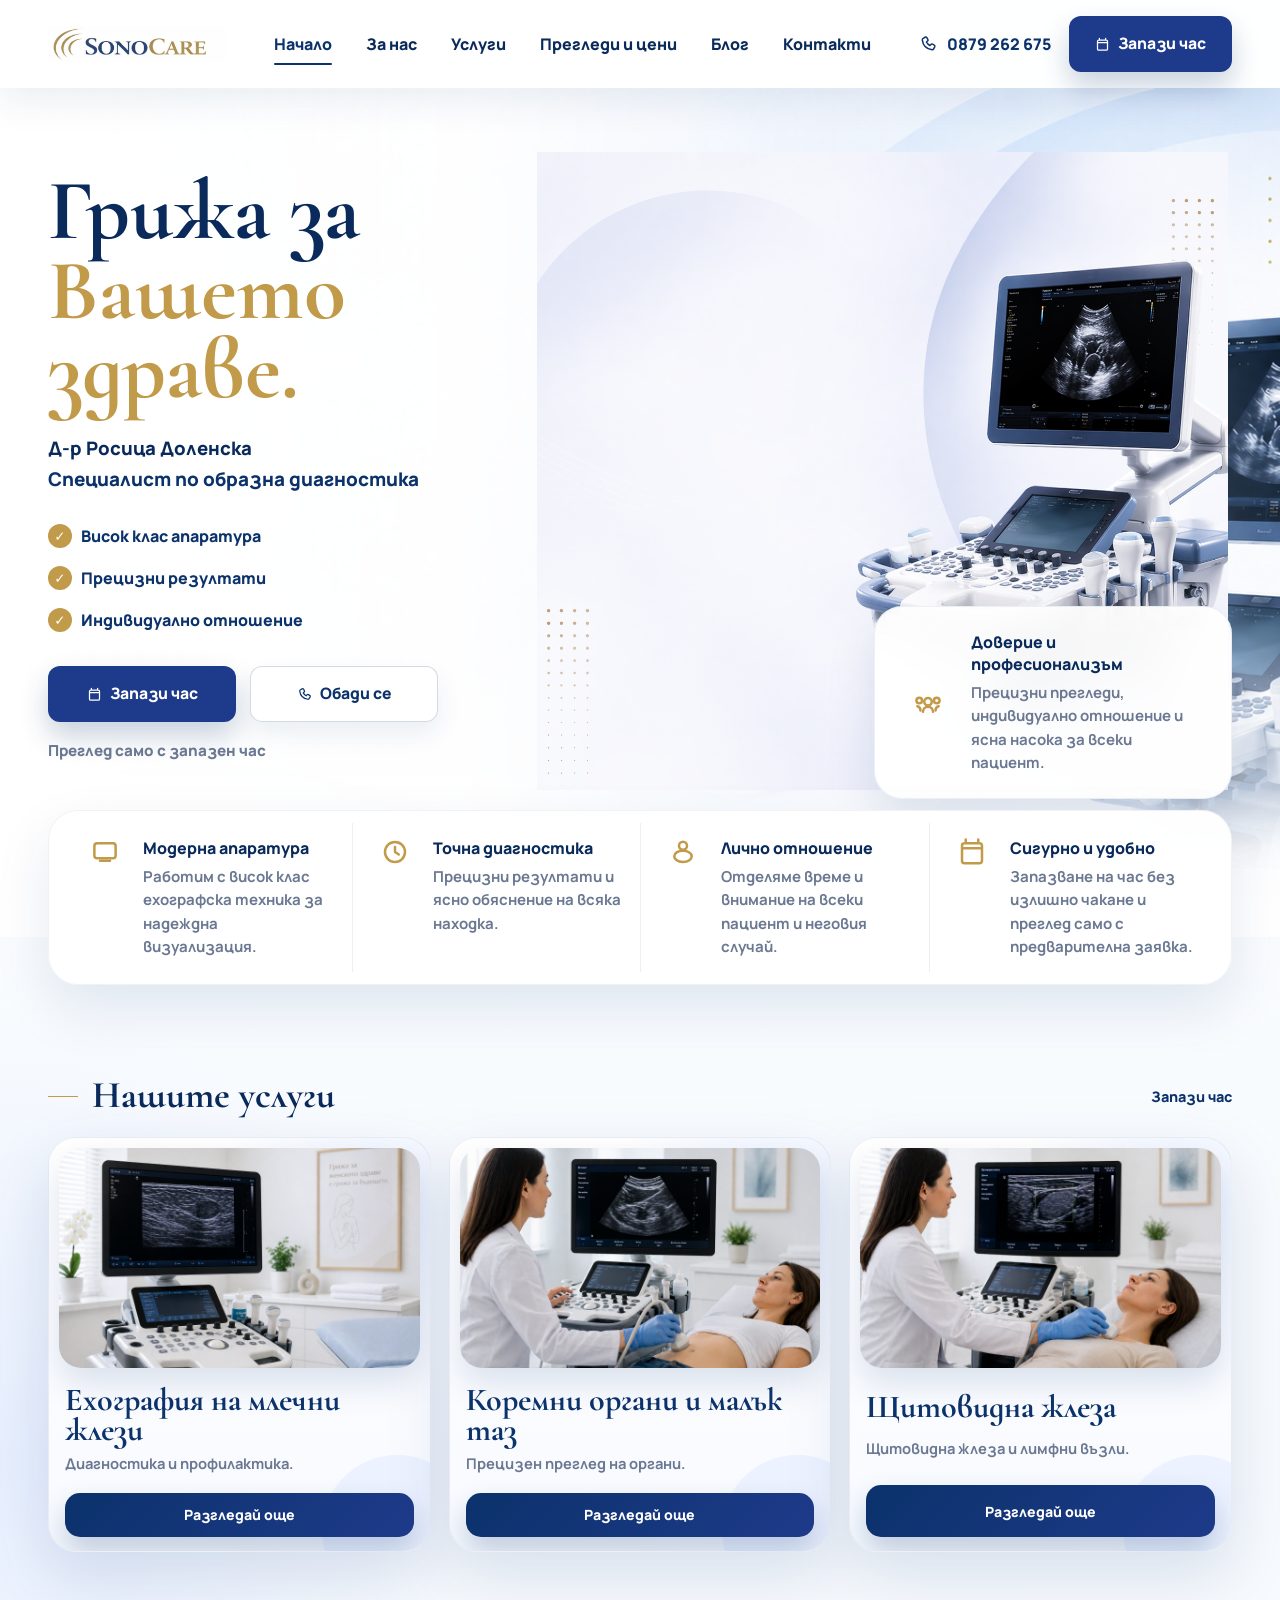
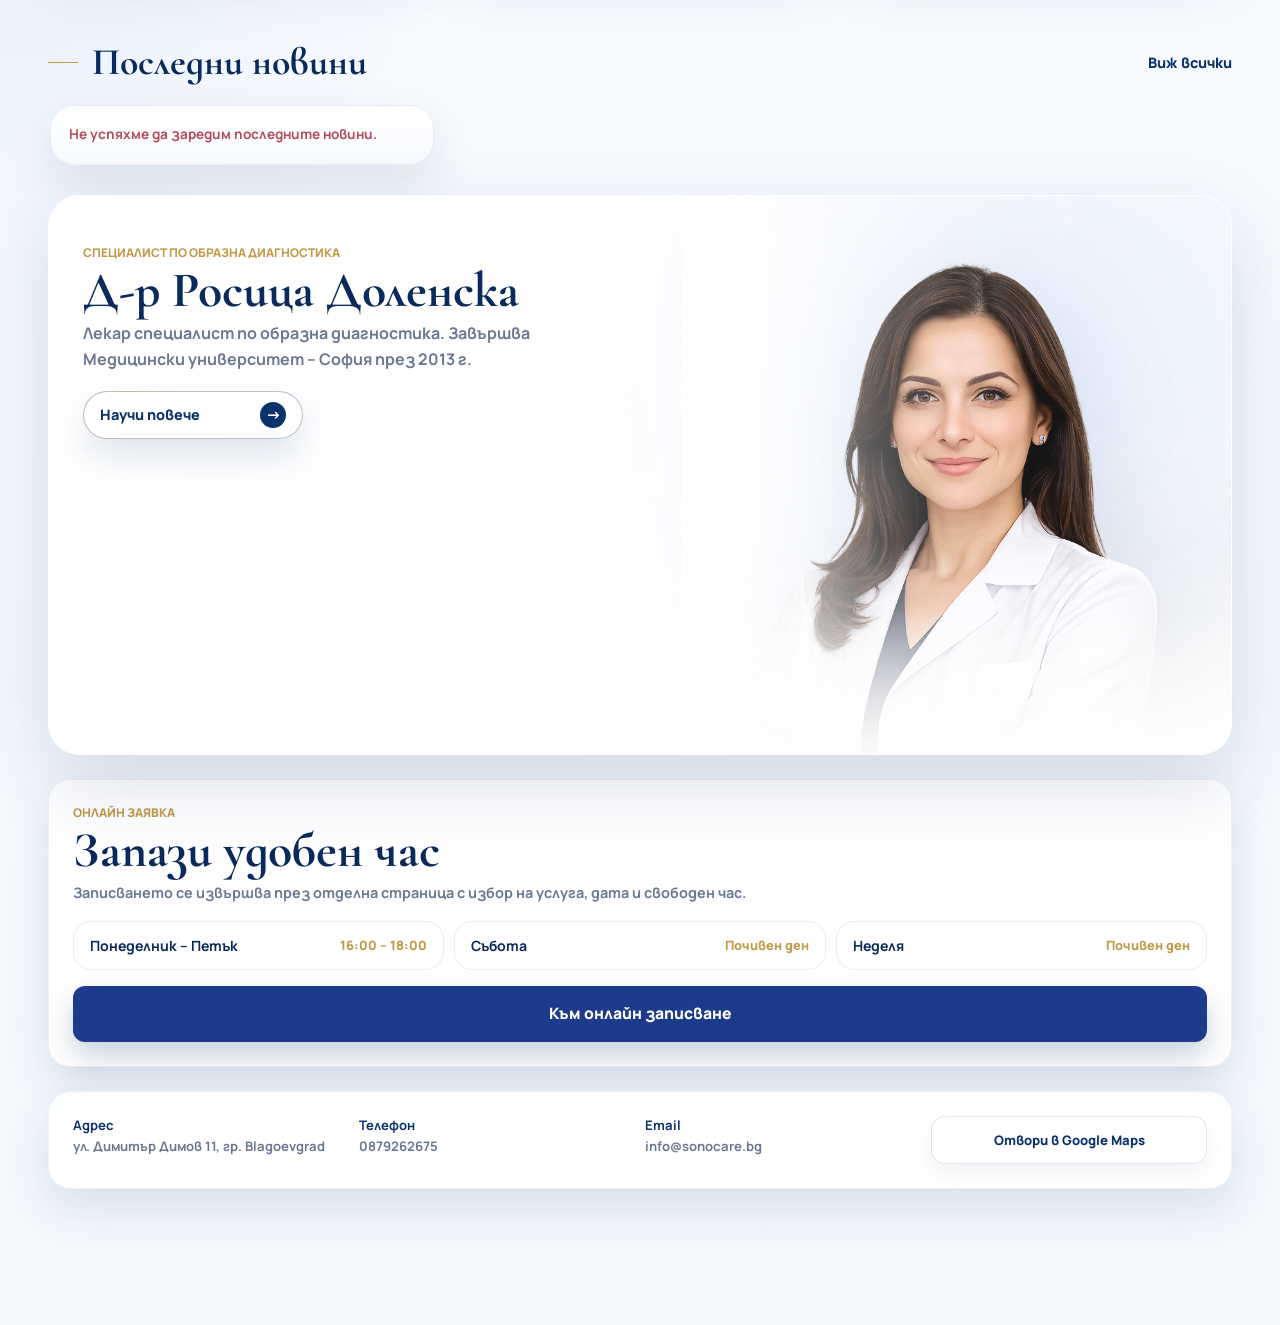
==== commit baf109e1: "Refine desktop homepage hero layout" ====
--- a/index.html
+++ b/index.html
@@ -14,11 +14,33 @@
     <link rel="stylesheet" href="assets/css/styles.css?v=37" />
   </head>
   <body>
-    <main class="phone-page">
+    <main class="phone-page home-page">
       <header class="topbar" aria-label="Основна навигация">
         <a class="logo-link" href="#top" aria-label="SonoCare начало">
           <img src="logo.png" alt="SonoCare" />
         </a>
+        <nav class="desktop-nav" aria-label="Навигация за компютър">
+          <a href="#top">Начало</a>
+          <a href="doctor.html">За нас</a>
+          <a href="#services">Услуги</a>
+          <a href="booking.html">Прегледи и цени</a>
+          <a href="blog/">Блог</a>
+          <a href="#contact">Контакти</a>
+        </nav>
+        <div class="desktop-actions">
+          <a class="desktop-phone" href="tel:+359879262675">
+            <svg viewBox="0 0 24 24" aria-hidden="true">
+              <path d="M5.5 4.5 8.2 3a1.8 1.8 0 0 1 2.4.7l1.2 2.2a1.8 1.8 0 0 1-.4 2.2L10 9.4a12.2 12.2 0 0 0 4.6 4.6l1.3-1.4a1.8 1.8 0 0 1 2.2-.4l2.2 1.2a1.8 1.8 0 0 1 .7 2.4l-1.5 2.7c-.4.8-1.3 1.2-2.2 1.1C10.2 18.6 5.4 13.8 4.4 6.7c-.1-.9.3-1.8 1.1-2.2Z" />
+            </svg>
+            <span>0879 262 675</span>
+          </a>
+          <a class="btn primary desktop-book-btn" href="booking.html">
+            <svg viewBox="0 0 24 24" aria-hidden="true">
+              <path d="M7 2v3M17 2v3M4 9h16M6 5h12a2 2 0 0 1 2 2v12a2 2 0 0 1-2 2H6a2 2 0 0 1-2-2V7a2 2 0 0 1 2-2Z" />
+            </svg>
+            Запази час
+          </a>
+        </div>
         <button class="menu-btn" type="button" aria-label="Меню">
           <i></i>
           <i></i>
@@ -57,6 +79,71 @@
             </a>
           </div>
           <p class="hero-note">Преглед само с запазен час</p>
+        </div>
+        <article class="hero-trust-card" aria-label="Доверие и професионализъм">
+          <div class="hero-trust-icon">
+            <svg viewBox="0 0 24 24" aria-hidden="true">
+              <path d="M16 19a4 4 0 0 0-8 0" />
+              <circle cx="12" cy="11" r="3" />
+              <path d="M6 18a3.5 3.5 0 0 0-2.5-3.35" />
+              <path d="M18 18a3.5 3.5 0 0 1 2.5-3.35" />
+              <circle cx="5" cy="10" r="2.25" />
+              <circle cx="19" cy="10" r="2.25" />
+            </svg>
+          </div>
+          <div>
+            <strong>Доверие и професионализъм</strong>
+            <span>Прецизни прегледи, индивидуално отношение и ясна насока за всеки пациент.</span>
+          </div>
+        </article>
+        <div class="hero-feature-strip" aria-label="Основни предимства">
+          <article class="hero-feature-item">
+            <div class="hero-feature-icon">
+              <svg viewBox="0 0 24 24" aria-hidden="true">
+                <rect x="3.5" y="5" width="17" height="12" rx="2.2" />
+                <path d="M8 19h8" />
+              </svg>
+            </div>
+            <div>
+              <strong>Модерна апаратура</strong>
+              <span>Работим с висок клас ехографска техника за надеждна визуализация.</span>
+            </div>
+          </article>
+          <article class="hero-feature-item">
+            <div class="hero-feature-icon">
+              <svg viewBox="0 0 24 24" aria-hidden="true">
+                <circle cx="12" cy="12" r="8" />
+                <path d="M12 8v4l3 2" />
+              </svg>
+            </div>
+            <div>
+              <strong>Точна диагностика</strong>
+              <span>Прецизни резултати и ясно обяснение на всяка находка.</span>
+            </div>
+          </article>
+          <article class="hero-feature-item">
+            <div class="hero-feature-icon">
+              <svg viewBox="0 0 24 24" aria-hidden="true">
+                <path d="M12 20c-4.2 0-7-2.1-7-4.6S7.8 11 12 11s7 2.1 7 4.4S16.2 20 12 20Z" />
+                <circle cx="12" cy="7" r="3.2" />
+              </svg>
+            </div>
+            <div>
+              <strong>Лично отношение</strong>
+              <span>Отделяме време и внимание на всеки пациент и неговия случай.</span>
+            </div>
+          </article>
+          <article class="hero-feature-item">
+            <div class="hero-feature-icon">
+              <svg viewBox="0 0 24 24" aria-hidden="true">
+                <path d="M7 2v3M17 2v3M4 9h16M6 5h12a2 2 0 0 1 2 2v12a2 2 0 0 1-2 2H6a2 2 0 0 1-2-2V7a2 2 0 0 1 2-2Z" />
+              </svg>
+            </div>
+            <div>
+              <strong>Сигурно и удобно</strong>
+              <span>Запазване на час без излишно чакане и преглед само с предварителна заявка.</span>
+            </div>
+          </article>
         </div>
       </section>
 
@@ -146,4 +233,4 @@
 
     <script src="assets/js/main.js?v=4"></script>
   </body>
-</html>+</html>
--- a/assets/css/styles.css
+++ b/assets/css/styles.css
@@ -64,6 +64,13 @@
 
 .logo-link img {
   width: 148px;
+}
+
+.desktop-nav,
+.desktop-actions,
+.hero-trust-card,
+.hero-feature-strip {
+  display: none;
 }
 
 .menu-btn {
@@ -1357,3 +1364,478 @@
     border-radius: 20px;
   }
 }
+
+@media (min-width: 1024px) {
+  body {
+    padding: 0 0 48px;
+    background:
+      radial-gradient(circle at left center, rgba(225, 235, 255, 0.72), transparent 24%),
+      radial-gradient(circle at right top, rgba(226, 237, 255, 0.86), transparent 22%),
+      linear-gradient(180deg, #fbfdff 0%, #f4f8fd 100%);
+  }
+
+  .home-page {
+    width: min(1440px, 100%);
+    padding: 0 48px 88px;
+    border-radius: 0;
+    box-shadow: none;
+    background: transparent;
+    overflow: visible;
+  }
+
+  .home-page .topbar {
+    position: sticky;
+    top: 0;
+    z-index: 40;
+    display: grid;
+    grid-template-columns: auto 1fr auto;
+    align-items: center;
+    gap: 36px;
+    min-height: 88px;
+    margin: 0 -48px;
+    padding: 14px 48px;
+    background: rgba(255, 255, 255, 0.94);
+    box-shadow: 0 14px 36px rgba(11, 50, 107, 0.08);
+    backdrop-filter: blur(18px);
+  }
+
+  .home-page .logo-link img {
+    width: 178px;
+  }
+
+  .home-page .desktop-nav {
+    display: flex;
+    justify-content: center;
+    align-items: center;
+    gap: 34px;
+  }
+
+  .home-page .desktop-nav a {
+    position: relative;
+    padding: 8px 0;
+    color: var(--navy-dark);
+    font-size: 1rem;
+    font-weight: 800;
+    transition: color 0.2s ease;
+  }
+
+  .home-page .desktop-nav a:hover,
+  .home-page .desktop-nav a:focus-visible,
+  .home-page .desktop-nav a:first-child {
+    color: var(--navy);
+  }
+
+  .home-page .desktop-nav a:first-child::after {
+    content: "";
+    position: absolute;
+    right: 0;
+    bottom: -2px;
+    left: 0;
+    height: 2px;
+    border-radius: 999px;
+    background: var(--navy);
+  }
+
+  .home-page .desktop-actions {
+    display: flex;
+    align-items: center;
+    gap: 18px;
+  }
+
+  .home-page .desktop-phone {
+    display: inline-flex;
+    align-items: center;
+    gap: 10px;
+    color: var(--navy);
+    font-size: 1rem;
+    font-weight: 900;
+  }
+
+  .home-page .desktop-phone svg {
+    width: 18px;
+    height: 18px;
+  }
+
+  .home-page .desktop-book-btn {
+    min-width: 154px;
+  }
+
+  .home-page .menu-btn,
+  .home-page .site-menu {
+    display: none !important;
+  }
+
+  .home-page .hero {
+    min-height: 760px;
+    margin: 0 -48px 44px;
+    padding: 42px 48px 176px;
+    background:
+      linear-gradient(90deg, rgba(255, 255, 255, 0.98) 0%, rgba(255, 255, 255, 0.9) 34%, rgba(255, 255, 255, 0.18) 61%, rgba(255, 255, 255, 0.02) 100%),
+      url("/background%20for%20dekstop%20hero%20sektion.png") center/cover no-repeat,
+      linear-gradient(180deg, #ffffff 0%, #f6f9ff 100%);
+    border-radius: 0 0 52px 52px;
+    overflow: visible;
+  }
+
+  .home-page .hero::before {
+    content: "";
+    position: absolute;
+    inset: 0;
+    z-index: 0;
+    background:
+      radial-gradient(circle at 69% 42%, rgba(231, 239, 255, 0.82), transparent 30%),
+      linear-gradient(180deg, rgba(255, 255, 255, 0) 58%, rgba(255, 255, 255, 0.92) 100%);
+    pointer-events: none;
+  }
+
+  .home-page .hero::after {
+    height: 150px;
+    background: linear-gradient(to bottom, rgba(255, 255, 255, 0) 0%, rgba(255, 255, 255, 0.92) 74%, #fff 100%);
+  }
+
+  .home-page .hero-bg-shape {
+    display: none;
+  }
+
+  .home-page .hero-image {
+    top: 64px;
+    right: 52px;
+    width: 54%;
+    max-width: 780px;
+    z-index: 3;
+    box-shadow: none;
+  }
+
+  .home-page .hero-content {
+    max-width: 560px;
+    padding-top: 42px;
+    filter: none;
+  }
+
+  .home-page .hero h1 {
+    max-width: 560px;
+    margin-bottom: 24px;
+    font-size: 5.35rem;
+    line-height: 0.93;
+    text-shadow: none;
+  }
+
+  .home-page .doctor-name {
+    font-size: 1.16rem;
+  }
+
+  .home-page .hero-subtitle {
+    max-width: 430px;
+    margin-bottom: 32px;
+    font-size: 1.18rem;
+  }
+
+  .home-page .hero-list {
+    gap: 18px;
+    margin-bottom: 34px;
+  }
+
+  .home-page .hero-list li {
+    font-size: 1rem;
+    font-weight: 800;
+  }
+
+  .home-page .hero-list li::before {
+    flex-basis: 24px;
+    width: 24px;
+    height: 24px;
+    font-size: 0.84rem;
+  }
+
+  .home-page .hero-actions {
+    width: auto;
+    grid-template-columns: repeat(2, minmax(188px, max-content));
+    align-items: center;
+    gap: 14px;
+  }
+
+  .home-page .btn {
+    min-height: 56px;
+    padding: 0 26px;
+    font-size: 0.98rem;
+  }
+
+  .home-page .hero-note {
+    margin-top: 18px;
+    font-size: 0.95rem;
+  }
+
+  .home-page .hero-trust-card {
+    position: absolute;
+    right: 48px;
+    bottom: 138px;
+    z-index: 6;
+    display: grid;
+    grid-template-columns: 54px 1fr;
+    gap: 16px;
+    width: min(360px, 28vw);
+    padding: 24px 26px;
+    border: 1px solid rgba(11, 50, 107, 0.07);
+    border-radius: 28px;
+    background: rgba(255, 255, 255, 0.95);
+    box-shadow: 0 22px 50px rgba(11, 50, 107, 0.12);
+    backdrop-filter: blur(18px);
+  }
+
+  .home-page .hero-trust-icon,
+  .home-page .hero-feature-icon {
+    display: grid;
+    place-items: center;
+    color: var(--gold);
+  }
+
+  .home-page .hero-trust-icon svg,
+  .home-page .hero-feature-icon svg {
+    width: 30px;
+    height: 30px;
+  }
+
+  .home-page .hero-trust-card strong,
+  .home-page .hero-feature-item strong {
+    display: block;
+    margin-bottom: 6px;
+    color: var(--navy-dark);
+    font-size: 1rem;
+    font-weight: 900;
+  }
+
+  .home-page .hero-trust-card span,
+  .home-page .hero-feature-item span {
+    display: block;
+    color: var(--muted);
+    font-size: 0.94rem;
+    font-weight: 700;
+    line-height: 1.55;
+  }
+
+  .home-page .hero-feature-strip {
+    position: absolute;
+    right: 48px;
+    bottom: -48px;
+    left: 48px;
+    z-index: 7;
+    display: grid;
+    grid-template-columns: repeat(4, minmax(0, 1fr));
+    padding: 12px 14px;
+    border: 1px solid rgba(11, 50, 107, 0.06);
+    border-radius: 30px;
+    background: rgba(255, 255, 255, 0.96);
+    box-shadow: 0 24px 55px rgba(11, 50, 107, 0.1);
+    backdrop-filter: blur(18px);
+  }
+
+  .home-page .hero-feature-item {
+    display: grid;
+    grid-template-columns: 48px 1fr;
+    gap: 14px;
+    align-items: start;
+    padding: 14px 18px;
+  }
+
+  .home-page .hero-feature-item + .hero-feature-item {
+    border-left: 1px solid rgba(11, 50, 107, 0.08);
+  }
+
+  .home-page .section-title {
+    gap: 14px;
+    margin: 92px 0 22px;
+  }
+
+  .home-page .section-title::before {
+    width: 30px;
+  }
+
+  .home-page .section-title h2 {
+    font-size: 2.35rem;
+  }
+
+  .home-page .section-title a {
+    font-size: 0.9rem;
+  }
+
+  .home-page .services {
+    padding-top: 4px;
+  }
+
+  .home-page .service-grid {
+    grid-template-columns: repeat(3, minmax(0, 1fr));
+  }
+
+  .service-card {
+    min-height: 100%;
+  }
+
+  .service-card img {
+    height: 220px;
+  }
+
+  .service-card h3 {
+    font-size: 2rem;
+  }
+
+  .service-card p {
+    font-size: 0.92rem;
+  }
+
+  .home-blog-track {
+    grid-auto-flow: unset;
+    grid-auto-columns: unset;
+    grid-template-columns: repeat(3, minmax(0, 1fr));
+    overflow: visible;
+    padding-bottom: 0;
+  }
+
+  .home-blog-card img,
+  .home-blog-card-placeholder {
+    height: 200px;
+  }
+
+  .doctor-card {
+    min-height: 560px;
+    padding: 38px 34px 34px;
+  }
+
+  .doctor-card-content {
+    width: 52%;
+    max-width: 520px;
+    min-height: 0;
+    padding-top: 10px;
+  }
+
+  .doctor-card h2,
+  .booking-card h2 {
+    font-size: 3.1rem;
+  }
+
+  .doctor-card span {
+    font-size: 1rem;
+  }
+
+  .doctor-portrait {
+    top: -6px;
+    right: -18px;
+    bottom: -18px;
+    width: 48%;
+  }
+
+  .doctor-more {
+    min-height: 48px;
+    width: min(220px, 100%);
+    font-size: 0.9rem;
+  }
+
+  .booking-card,
+  .contact-card {
+    padding: 24px;
+  }
+
+  .schedule-list {
+    grid-template-columns: repeat(3, minmax(0, 1fr));
+  }
+
+  .contact-card {
+    grid-template-columns: repeat(4, minmax(0, 1fr));
+    align-items: start;
+  }
+
+  .contact-map-link {
+    min-height: 48px;
+    margin-top: 0;
+  }
+
+  .phone-page.service-page,
+  .phone-page.doctor-page {
+    width: min(1180px, 100%);
+  }
+
+  .service-page .topbar {
+    min-height: 64px;
+    padding: 0 8px;
+  }
+
+  .service-detail-hero {
+    margin: 18px 0 32px;
+    border-radius: 36px;
+  }
+
+  .service-detail-hero img {
+    height: 460px;
+  }
+
+  .service-detail {
+    max-width: 1000px;
+  }
+
+  .service-detail h1 {
+    font-size: 4rem;
+    max-width: 760px;
+  }
+
+  .service-lede,
+  .info-panel {
+    padding: 28px;
+  }
+
+  .quick-facts {
+    max-width: 680px;
+  }
+
+  .process-grid {
+    grid-template-columns: repeat(3, minmax(0, 1fr));
+  }
+
+  .service-cta {
+    grid-template-columns: repeat(2, minmax(220px, 320px));
+  }
+
+  .doctor-page-hero {
+    grid-template-columns: 420px minmax(0, 1fr);
+    align-items: stretch;
+    margin-bottom: 30px;
+  }
+
+  .doctor-page-photo,
+  .doctor-page-photo img {
+    min-height: 540px;
+  }
+
+  .doctor-page-intro {
+    display: flex;
+    flex-direction: column;
+    justify-content: center;
+    margin-top: 0;
+    padding: 38px 38px 38px 8px;
+  }
+
+  .doctor-page-intro h1,
+  .doctor-focus-card h2,
+  .doctor-split-panel h2 {
+    font-size: 3.5rem;
+  }
+
+  .doctor-page-intro p,
+  .doctor-focus-card p,
+  .doctor-split-panel p {
+    font-size: 1rem;
+  }
+
+  .doctor-split-panel {
+    grid-template-columns: 1.1fr 0.9fr;
+    align-items: start;
+  }
+
+  .faq-item summary {
+    min-height: 72px;
+    padding: 18px 22px;
+    font-size: 1rem;
+  }
+
+  .mobile-cta {
+    display: none;
+  }
+}
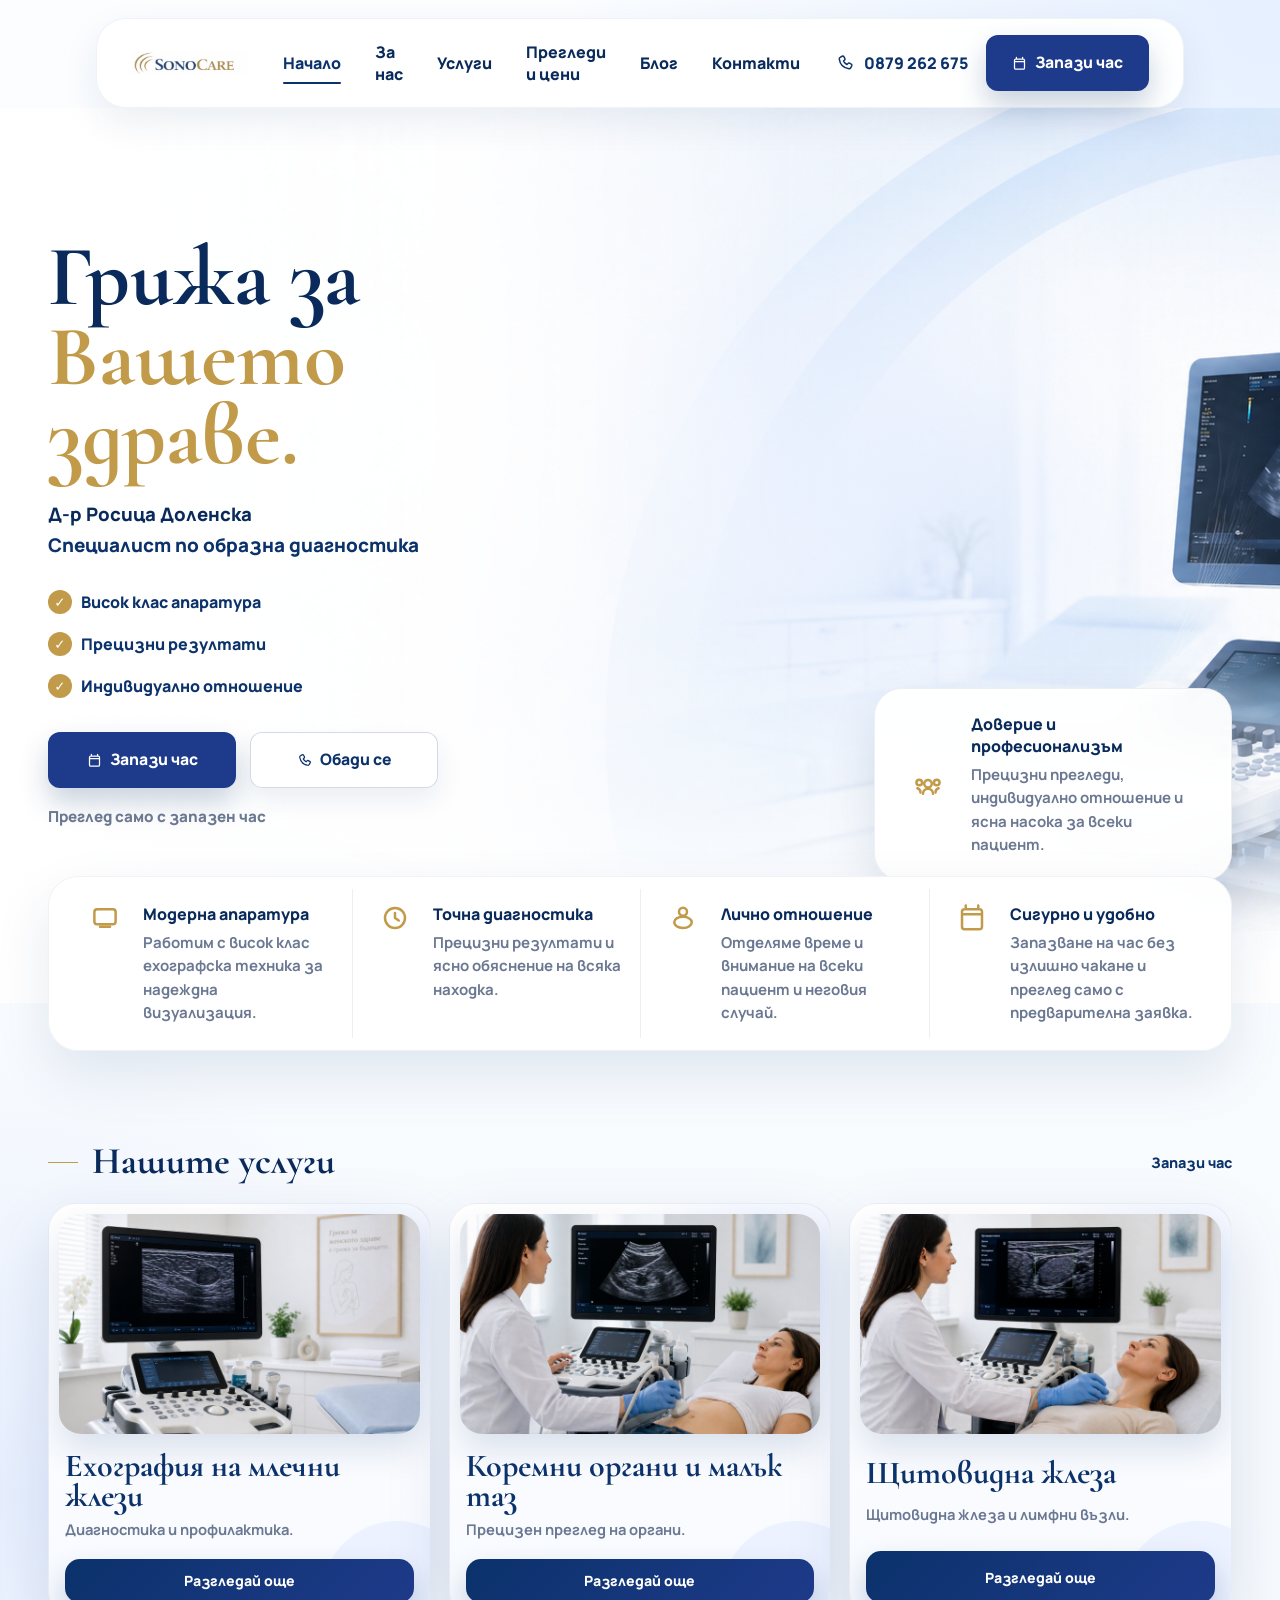
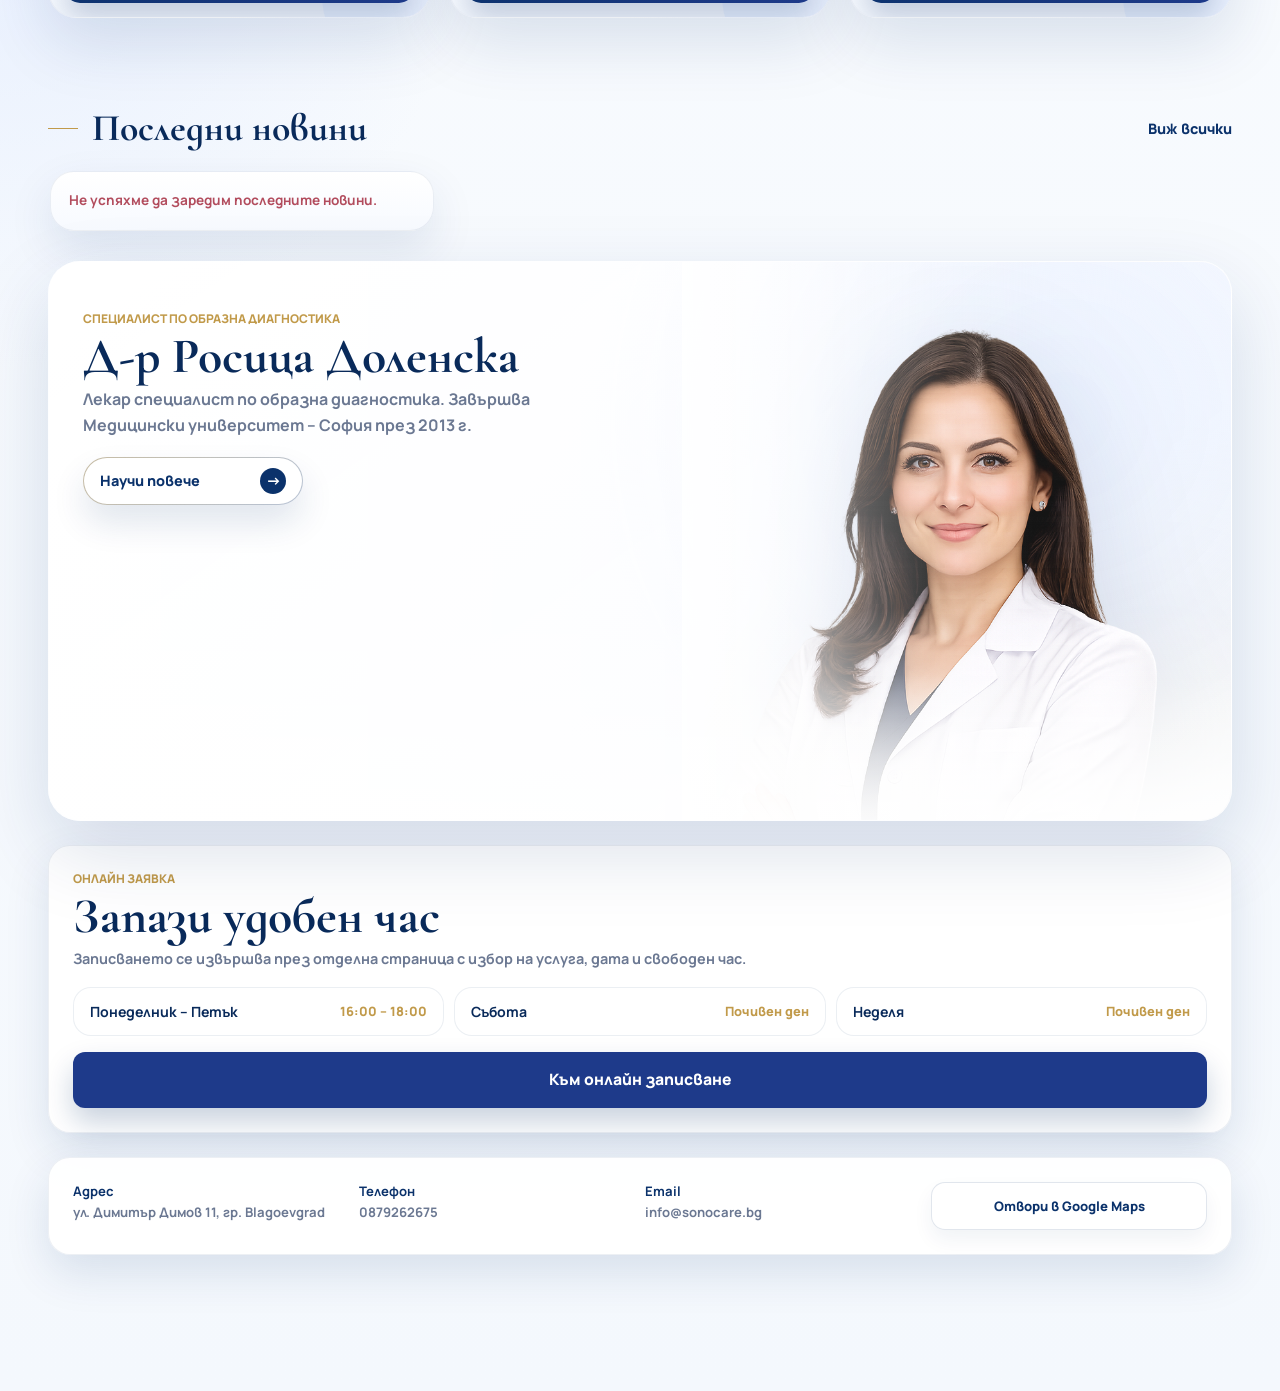
==== commit ae3cd4c7: "Polish desktop hero header and remove overlap" ====
--- a/index.html
+++ b/index.html
@@ -11,7 +11,7 @@
       href="https://fonts.googleapis.com/css2?family=Cormorant+Garamond:wght@600;700&family=Manrope:wght@500;600;700;800&display=swap"
       rel="stylesheet"
     />
-    <link rel="stylesheet" href="assets/css/styles.css?v=37" />
+    <link rel="stylesheet" href="assets/css/styles.css?v=39" />
   </head>
   <body>
     <main class="phone-page home-page">
--- a/assets/css/styles.css
+++ b/assets/css/styles.css
@@ -1385,18 +1385,21 @@
 
   .home-page .topbar {
     position: sticky;
-    top: 0;
+    top: 18px;
     z-index: 40;
     display: grid;
     grid-template-columns: auto 1fr auto;
     align-items: center;
     gap: 36px;
     min-height: 88px;
-    margin: 0 -48px;
-    padding: 14px 48px;
+    width: calc(100% - 96px);
+    margin: 18px auto 0;
+    padding: 14px 34px;
     background: rgba(255, 255, 255, 0.94);
     box-shadow: 0 14px 36px rgba(11, 50, 107, 0.08);
     backdrop-filter: blur(18px);
+    border: 1px solid rgba(11, 50, 107, 0.06);
+    border-radius: 30px;
   }
 
   .home-page .logo-link img {
@@ -1468,7 +1471,7 @@
   .home-page .hero {
     min-height: 760px;
     margin: 0 -48px 44px;
-    padding: 42px 48px 176px;
+    padding: 74px 48px 176px;
     background:
       linear-gradient(90deg, rgba(255, 255, 255, 0.98) 0%, rgba(255, 255, 255, 0.9) 34%, rgba(255, 255, 255, 0.18) 61%, rgba(255, 255, 255, 0.02) 100%),
       url("/background%20for%20dekstop%20hero%20sektion.png") center/cover no-repeat,
@@ -1498,17 +1501,12 @@
   }
 
   .home-page .hero-image {
-    top: 64px;
-    right: 52px;
-    width: 54%;
-    max-width: 780px;
-    z-index: 3;
-    box-shadow: none;
+    display: none;
   }
 
   .home-page .hero-content {
     max-width: 560px;
-    padding-top: 42px;
+    padding-top: 56px;
     filter: none;
   }
 
@@ -1568,7 +1566,7 @@
   .home-page .hero-trust-card {
     position: absolute;
     right: 48px;
-    bottom: 138px;
+    bottom: 122px;
     z-index: 6;
     display: grid;
     grid-template-columns: 54px 1fr;
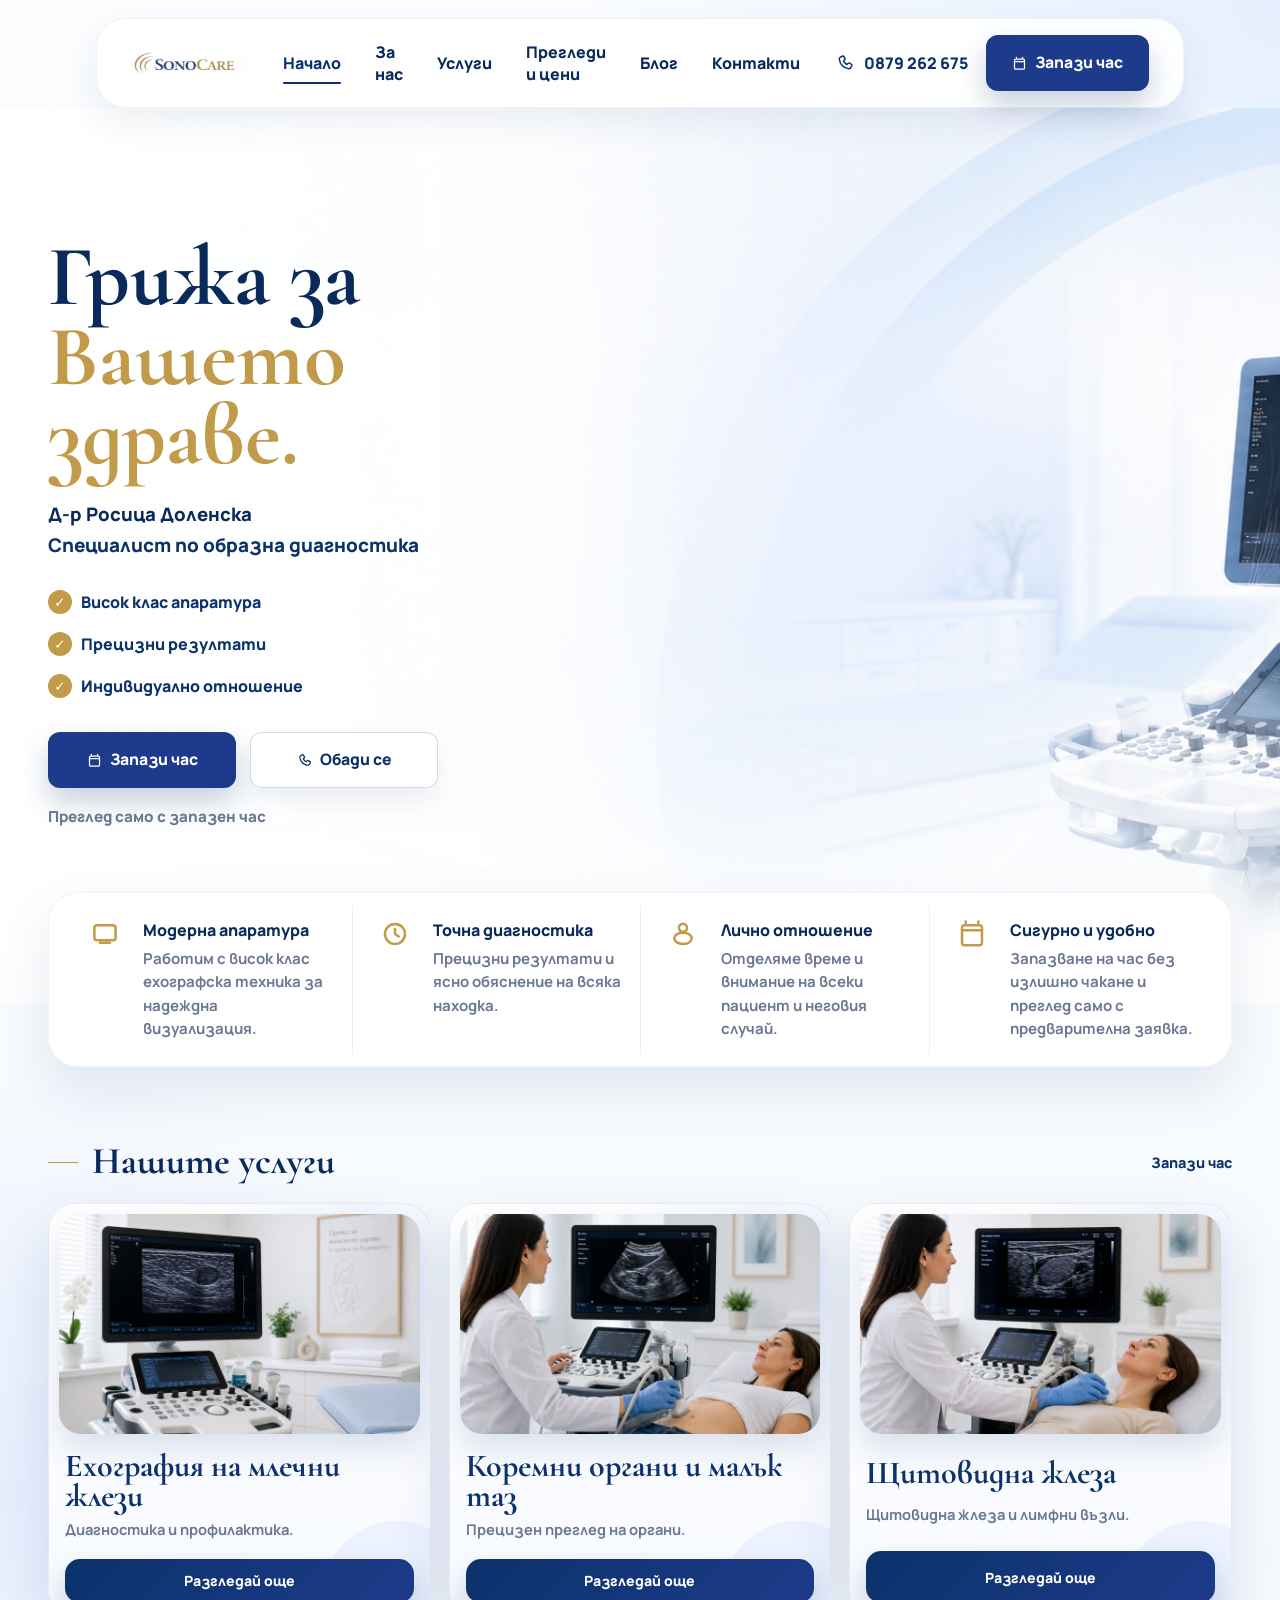
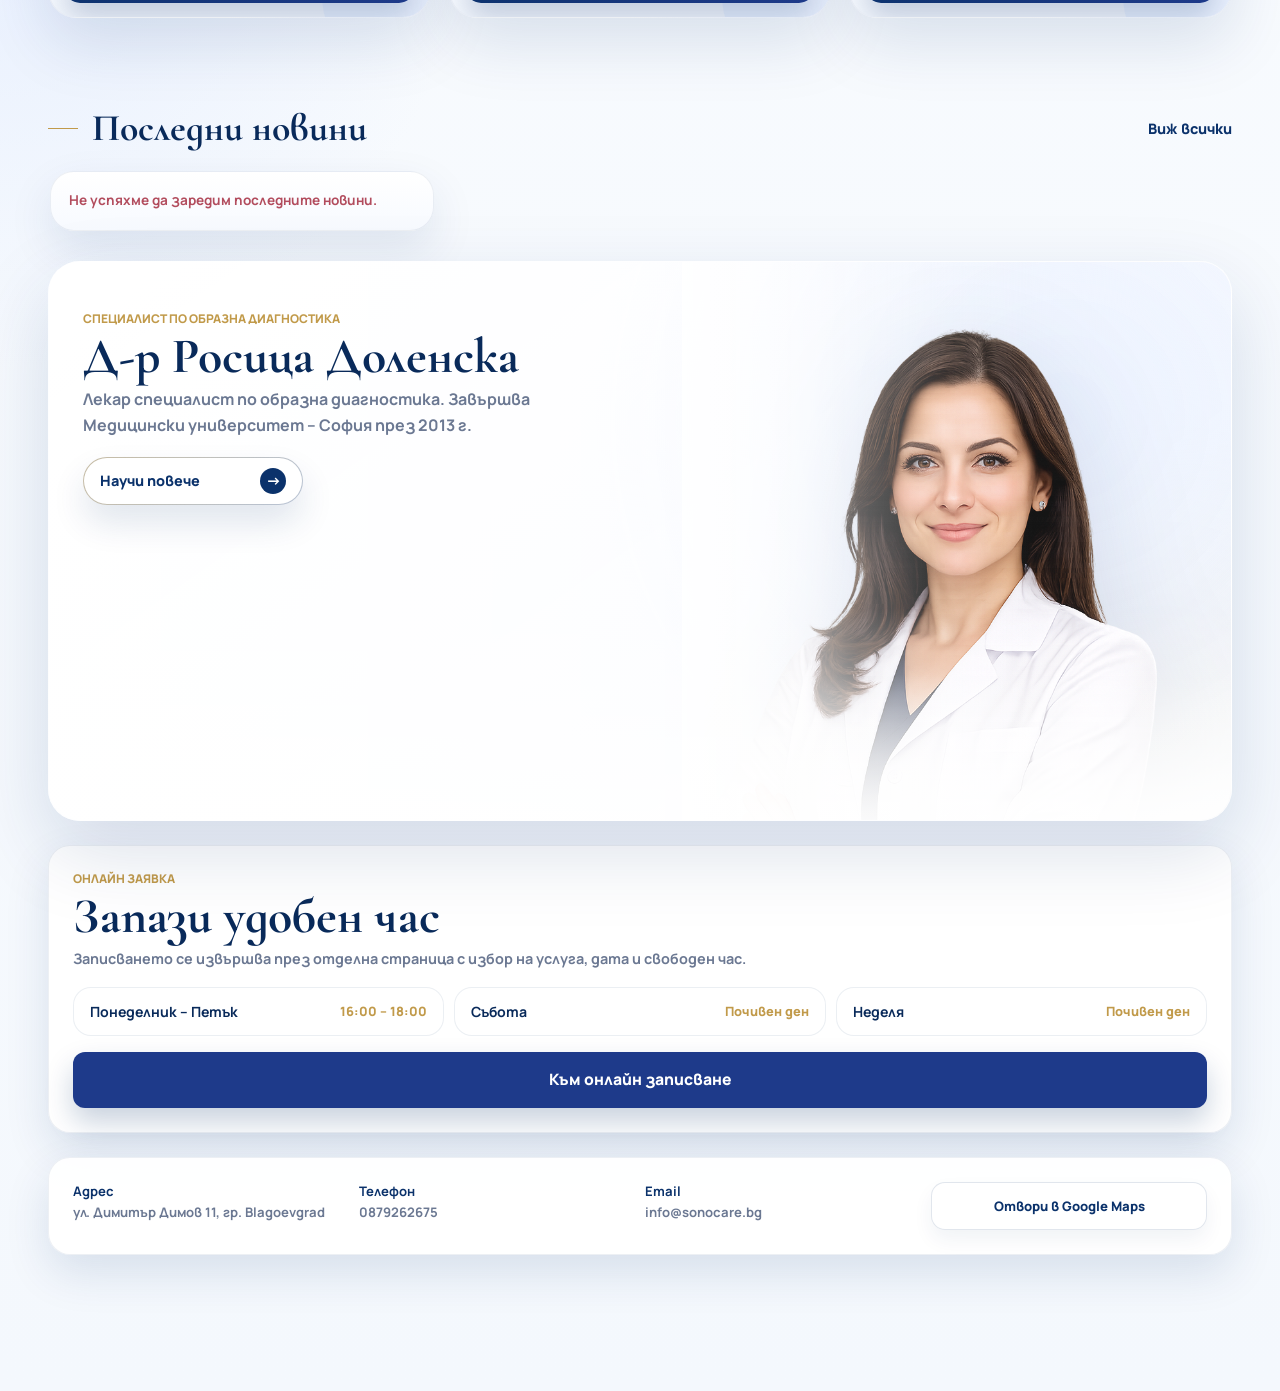
==== commit 29fe16e8: "Adjust home hero layout" ====
--- a/index.html
+++ b/index.html
@@ -80,22 +80,6 @@
           </div>
           <p class="hero-note">Преглед само с запазен час</p>
         </div>
-        <article class="hero-trust-card" aria-label="Доверие и професионализъм">
-          <div class="hero-trust-icon">
-            <svg viewBox="0 0 24 24" aria-hidden="true">
-              <path d="M16 19a4 4 0 0 0-8 0" />
-              <circle cx="12" cy="11" r="3" />
-              <path d="M6 18a3.5 3.5 0 0 0-2.5-3.35" />
-              <path d="M18 18a3.5 3.5 0 0 1 2.5-3.35" />
-              <circle cx="5" cy="10" r="2.25" />
-              <circle cx="19" cy="10" r="2.25" />
-            </svg>
-          </div>
-          <div>
-            <strong>Доверие и професионализъм</strong>
-            <span>Прецизни прегледи, индивидуално отношение и ясна насока за всеки пациент.</span>
-          </div>
-        </article>
         <div class="hero-feature-strip" aria-label="Основни предимства">
           <article class="hero-feature-item">
             <div class="hero-feature-icon">
--- a/assets/css/styles.css
+++ b/assets/css/styles.css
@@ -68,7 +68,6 @@
 
 .desktop-nav,
 .desktop-actions,
-.hero-trust-card,
 .hero-feature-strip {
   display: none;
 }
@@ -1474,7 +1473,7 @@
     padding: 74px 48px 176px;
     background:
       linear-gradient(90deg, rgba(255, 255, 255, 0.98) 0%, rgba(255, 255, 255, 0.9) 34%, rgba(255, 255, 255, 0.18) 61%, rgba(255, 255, 255, 0.02) 100%),
-      url("/background%20for%20dekstop%20hero%20sektion.png") center/cover no-repeat,
+      url("/background%20for%20dekstop%20hero%20sektion.png") 37% center/cover no-repeat,
       linear-gradient(180deg, #ffffff 0%, #f6f9ff 100%);
     border-radius: 0 0 52px 52px;
     overflow: visible;
@@ -1563,37 +1562,17 @@
     font-size: 0.95rem;
   }
 
-  .home-page .hero-trust-card {
-    position: absolute;
-    right: 48px;
-    bottom: 122px;
-    z-index: 6;
-    display: grid;
-    grid-template-columns: 54px 1fr;
-    gap: 16px;
-    width: min(360px, 28vw);
-    padding: 24px 26px;
-    border: 1px solid rgba(11, 50, 107, 0.07);
-    border-radius: 28px;
-    background: rgba(255, 255, 255, 0.95);
-    box-shadow: 0 22px 50px rgba(11, 50, 107, 0.12);
-    backdrop-filter: blur(18px);
-  }
-
-  .home-page .hero-trust-icon,
   .home-page .hero-feature-icon {
     display: grid;
     place-items: center;
     color: var(--gold);
   }
 
-  .home-page .hero-trust-icon svg,
   .home-page .hero-feature-icon svg {
     width: 30px;
     height: 30px;
   }
 
-  .home-page .hero-trust-card strong,
   .home-page .hero-feature-item strong {
     display: block;
     margin-bottom: 6px;
@@ -1602,7 +1581,6 @@
     font-weight: 900;
   }
 
-  .home-page .hero-trust-card span,
   .home-page .hero-feature-item span {
     display: block;
     color: var(--muted);
@@ -1614,7 +1592,7 @@
   .home-page .hero-feature-strip {
     position: absolute;
     right: 48px;
-    bottom: -48px;
+    bottom: -64px;
     left: 48px;
     z-index: 7;
     display: grid;
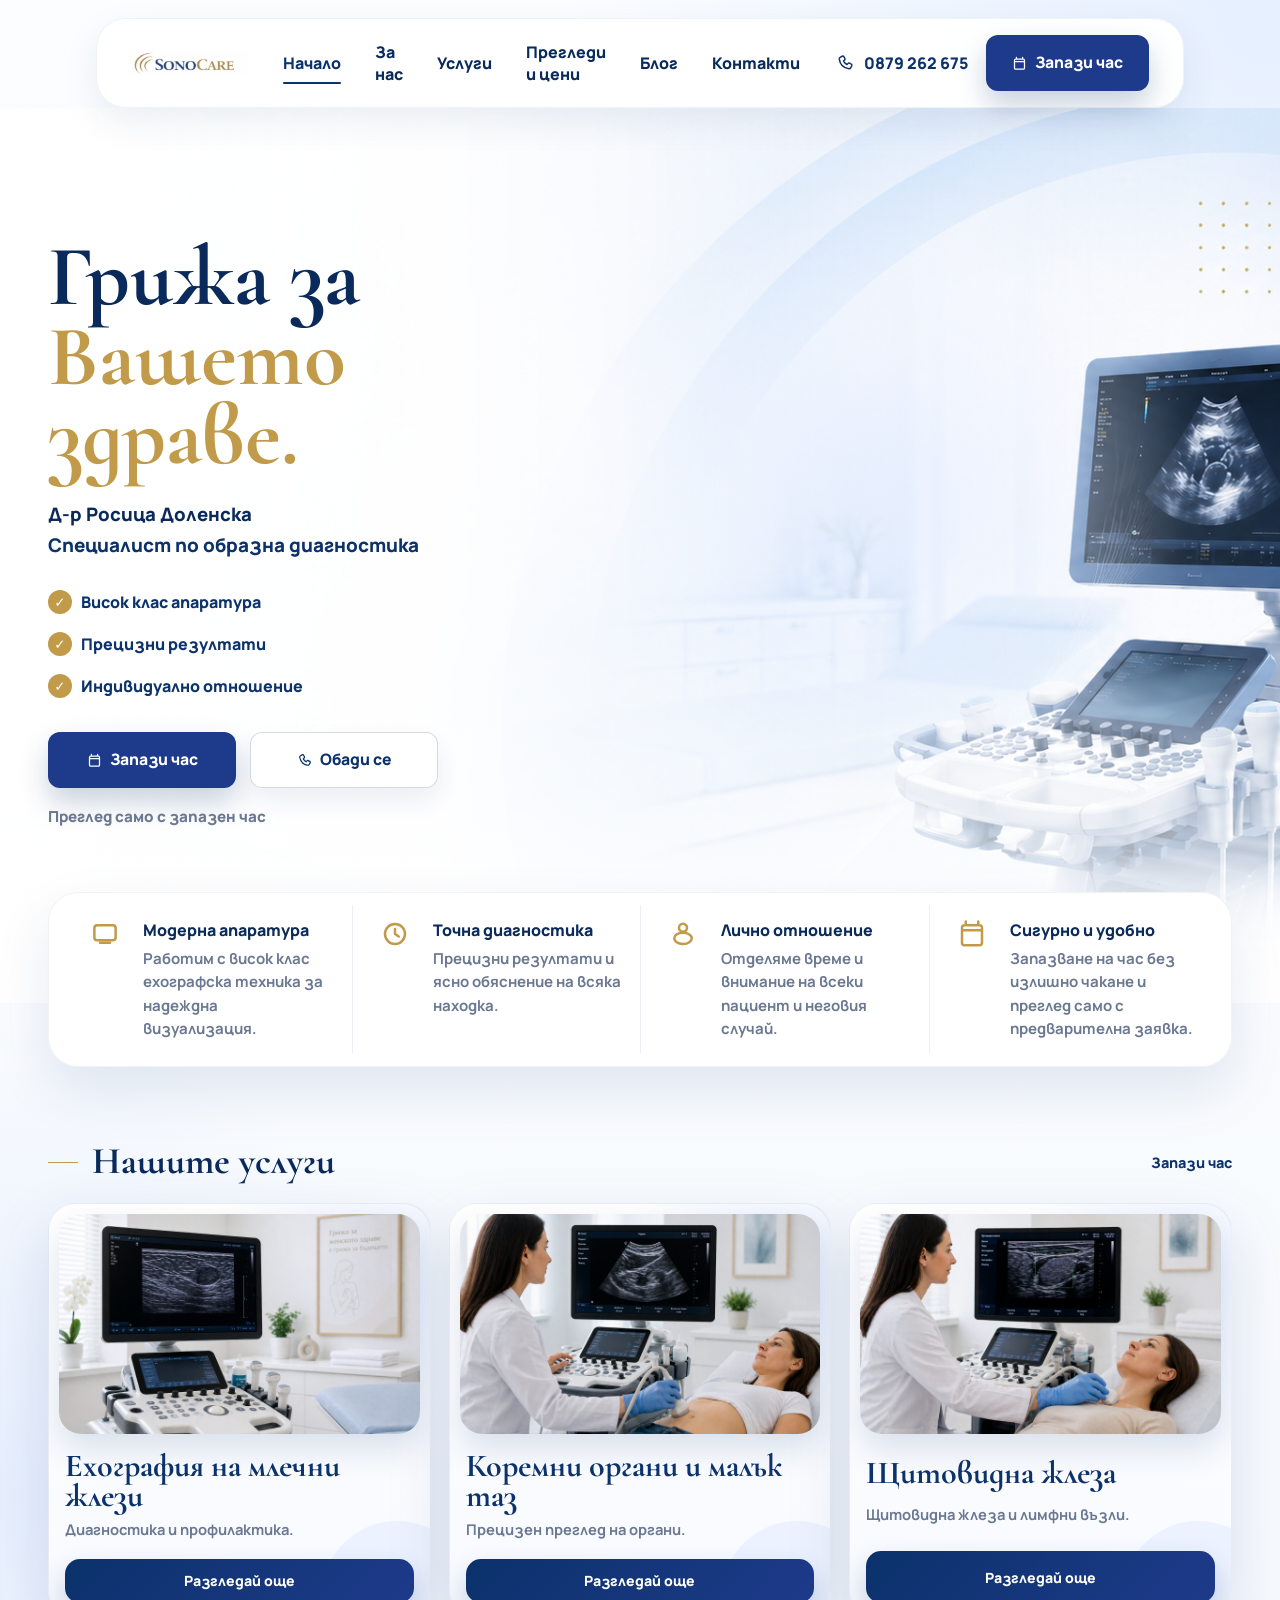
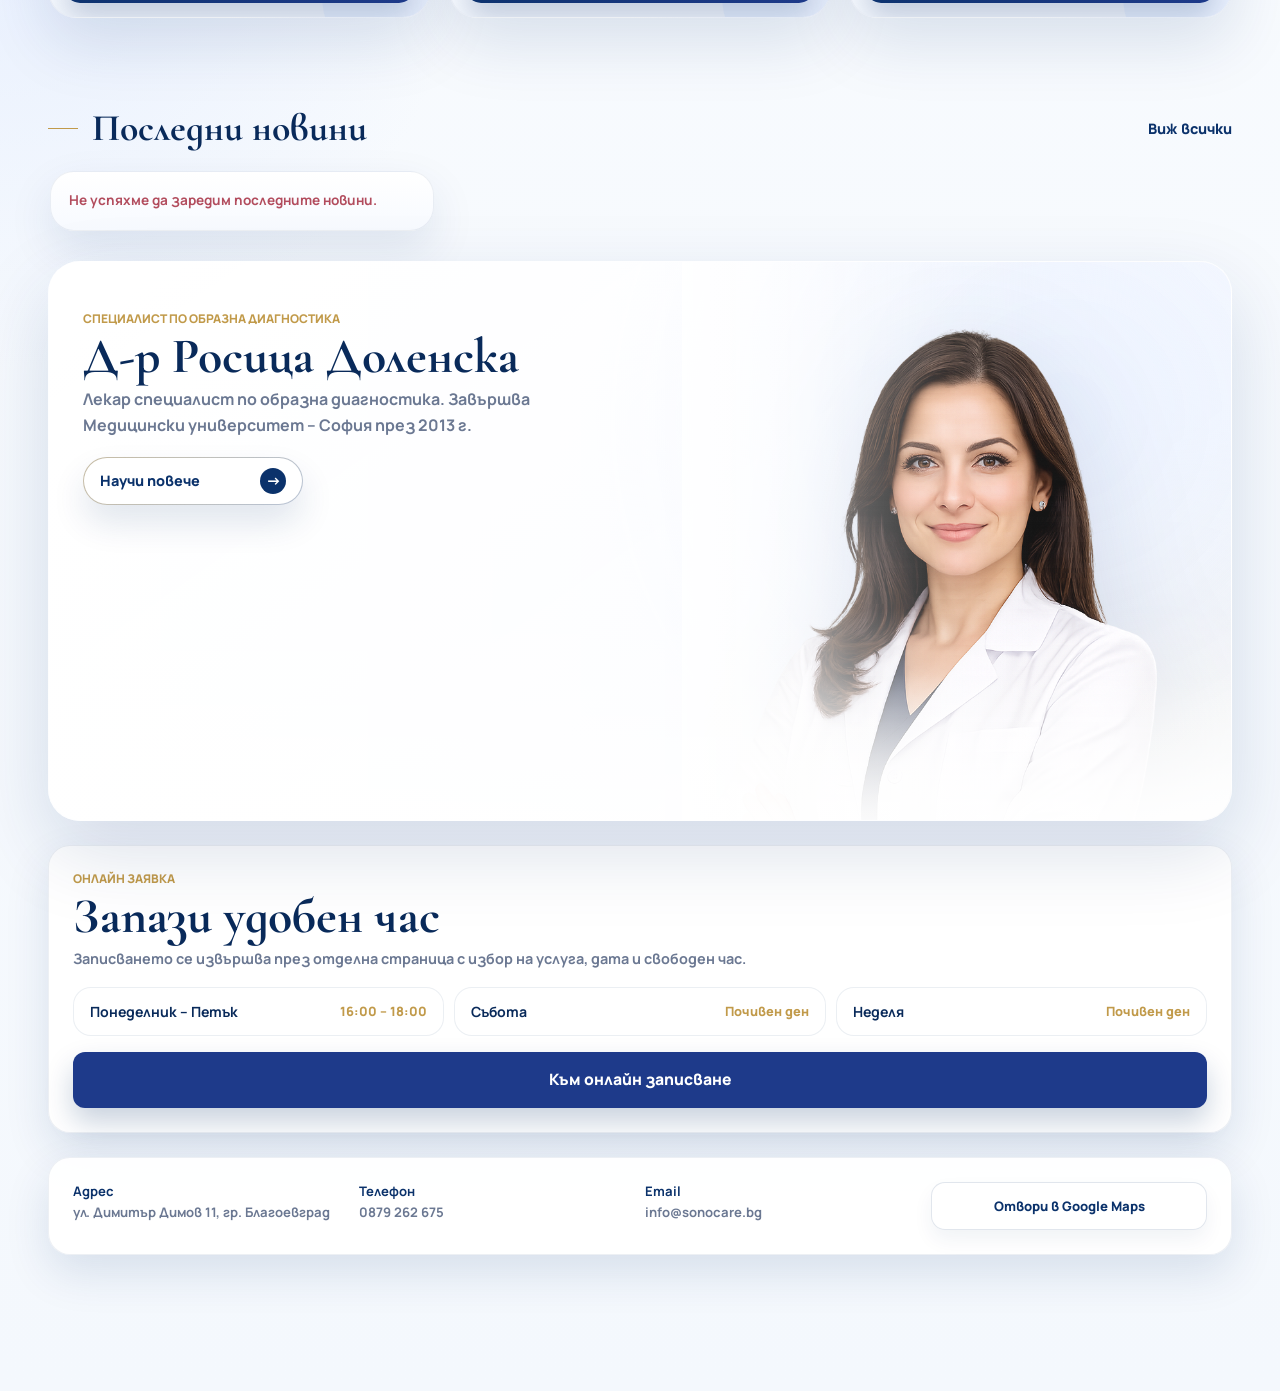
==== commit e4c4671e: "Optimize booking admin blog and SEO" ====
--- a/index.html
+++ b/index.html
@@ -1,10 +1,11 @@
-<!doctype html>
+﻿<!doctype html>
 <html lang="bg">
   <head>
     <meta charset="utf-8" />
     <meta name="viewport" content="width=device-width, initial-scale=1" />
-    <meta name="description" content="SonoCare - образна диагностика и ехография." />
-    <title>SonoCare | Образна диагностика</title>
+    <meta name="description" content="SonoCare в Благоевград предлага ехография и образна диагностика с онлайн записване, прецизни резултати и индивидуално отношение към всеки пациент." />
+    <link rel="canonical" href="https://www.sonocare.bg/index.html" />
+    <title>SonoCare | Ехография и образна диагностика в Благоевград</title>
     <link rel="preconnect" href="https://fonts.googleapis.com" />
     <link rel="preconnect" href="https://fonts.gstatic.com" crossorigin />
     <link
@@ -12,6 +13,23 @@
       rel="stylesheet"
     />
     <link rel="stylesheet" href="assets/css/styles.css?v=39" />
+    <script type="application/ld+json">
+      {
+        "@context": "https://schema.org",
+        "@type": "MedicalClinic",
+        "name": "SonoCare",
+        "url": "https://www.sonocare.bg/",
+        "telephone": "+359879262675",
+        "email": "info@sonocare.bg",
+        "address": {
+          "@type": "PostalAddress",
+          "streetAddress": "ул. Димитър Димов 11",
+          "addressLocality": "Благоевград",
+          "addressCountry": "BG"
+        },
+        "medicalSpecialty": "Diagnostic Imaging"
+      }
+    </script>
   </head>
   <body>
     <main class="phone-page home-page">
@@ -51,7 +69,7 @@
       <section class="hero" id="top">
         <div class="hero-bg-shape" aria-hidden="true"></div>
         <div class="hero-image" aria-label="Ехографска апаратура SonoCare">
-          <img src="/images/ultrasound.png" alt="" />
+          <img src="/images/ultrasound.png" alt="" fetchpriority="high" decoding="async" />
         </div>
         <div class="hero-content">
           <h1>Грижа за<br /><span>Вашето здраве.</span></h1>
@@ -138,19 +156,19 @@
         </div>
         <div class="service-grid">
           <article class="service-card">
-            <img src="images/Ехография на млечни жлези.png" alt="Ехография на млечни жлези" />
+            <img src="images/Ехография на млечни жлези.png" alt="Ехография на млечни жлези" loading="lazy" decoding="async" />
             <h3>Ехография на млечни жлези</h3>
             <p>Диагностика и профилактика.</p>
             <a class="service-more" href="services/breast-ultrasound.html">Разгледай още</a>
           </article>
           <article class="service-card">
-            <img src="images/Ехография на коремни паренхимни органи и органи в малък таз.png" alt="Коремни органи и малък таз" />
+            <img src="images/Ехография на коремни паренхимни органи и органи в малък таз.png" alt="Коремни органи и малък таз" loading="lazy" decoding="async" />
             <h3>Коремни органи и малък таз</h3>
             <p>Прецизен преглед на органи.</p>
             <a class="service-more" href="services/abdominal-ultrasound.html">Разгледай още</a>
           </article>
           <article class="service-card">
-            <img src="images/Ехография на щитовидна жлеза и шийни лимфни възли, ехография на  слюнчени жлези.png" alt="Щитовидна жлеза" />
+            <img src="images/Ехография на щитовидна жлеза и шийни лимфни възли, ехография на  слюнчени жлези.png" alt="Щитовидна жлеза" loading="lazy" decoding="async" />
             <h3>Щитовидна жлеза</h3>
             <p>Щитовидна жлеза и лимфни възли.</p>
             <a class="service-more" href="services/thyroid-ultrasound.html">Разгледай още</a>
@@ -174,7 +192,7 @@
           <a class="doctor-more" href="doctor.html">Научи повече</a>
         </div>
         <div class="doctor-portrait">
-          <img src="images/doktor photo.png" alt="Д-р Росица Доленска" />
+          <img src="images/doktor photo.png" alt="Д-р Росица Доленска" loading="lazy" decoding="async" />
         </div>
       </section>
 
@@ -193,9 +211,9 @@
       </section>
 
       <section class="contact-card" id="contact">
-        <div><b>Адрес</b><span>ул. Димитър Димов 11, гр. Blagoevgrad</span></div>
-        <div><b>Телефон</b><span>0879262675</span></div>
-        <div><b>Email</b><span>info@sonocare.bg</span></div>
+        <div><b>Адрес</b><span>ул. Димитър Димов 11, гр. Благоевград</span></div>
+        <div><b>Телефон</b><a href="tel:+359879262675">0879 262 675</a></div>
+        <div><b>Email</b><a href="mailto:info@sonocare.bg">info@sonocare.bg</a></div>
         <a class="contact-map-link" href="https://www.google.com/maps/search/?api=1&query=%D1%83%D0%BB.+%D0%94%D0%B8%D0%BC%D0%B8%D1%82%D1%8A%D1%80+%D0%94%D0%B8%D0%BC%D0%BE%D0%B2+11%2C+%D0%B3%D1%80.+Blagoevgrad" target="_blank" rel="noreferrer">Отвори в Google Maps</a>
       </section>
     </main>
@@ -218,3 +236,5 @@
     <script src="assets/js/main.js?v=4"></script>
   </body>
 </html>
+
+
--- a/assets/css/styles.css
+++ b/assets/css/styles.css
@@ -1176,11 +1176,6 @@
   padding: 20px;
 }
 
-.booking-form {
-  display: grid;
-  gap: 11px;
-}
-
 .booking-summary {
   display: grid;
   gap: 16px;
@@ -1225,27 +1220,6 @@
   width: 100%;
 }
 
-.booking-form input,
-.booking-form select {
-  min-height: 44px;
-  padding: 0 14px;
-  color: var(--navy);
-  border: 1px solid rgba(11, 50, 107, 0.12);
-  border-radius: 14px;
-  outline: none;
-  background: #fff;
-  font: 700 0.85rem var(--sans);
-}
-
-.booking-form .btn {
-  width: 168px;
-}
-
-.form-note {
-  min-height: 18px;
-  color: var(--navy);
-  font-weight: 800;
-}
 
 .contact-card {
   display: grid;
@@ -1264,6 +1238,12 @@
 }
 
 .contact-card span {
+  color: var(--muted);
+  font-size: 0.82rem;
+  font-weight: 700;
+}
+
+.contact-card a:not(.contact-map-link) {
   color: var(--muted);
   font-size: 0.82rem;
   font-weight: 700;
@@ -1473,7 +1453,7 @@
     padding: 74px 48px 176px;
     background:
       linear-gradient(90deg, rgba(255, 255, 255, 0.98) 0%, rgba(255, 255, 255, 0.9) 34%, rgba(255, 255, 255, 0.18) 61%, rgba(255, 255, 255, 0.02) 100%),
-      url("/background%20for%20dekstop%20hero%20sektion.png") 37% center/cover no-repeat,
+      url("/background%20for%20dekstop%20hero%20sektion.png") 76% center/cover no-repeat,
       linear-gradient(180deg, #ffffff 0%, #f6f9ff 100%);
     border-radius: 0 0 52px 52px;
     overflow: visible;
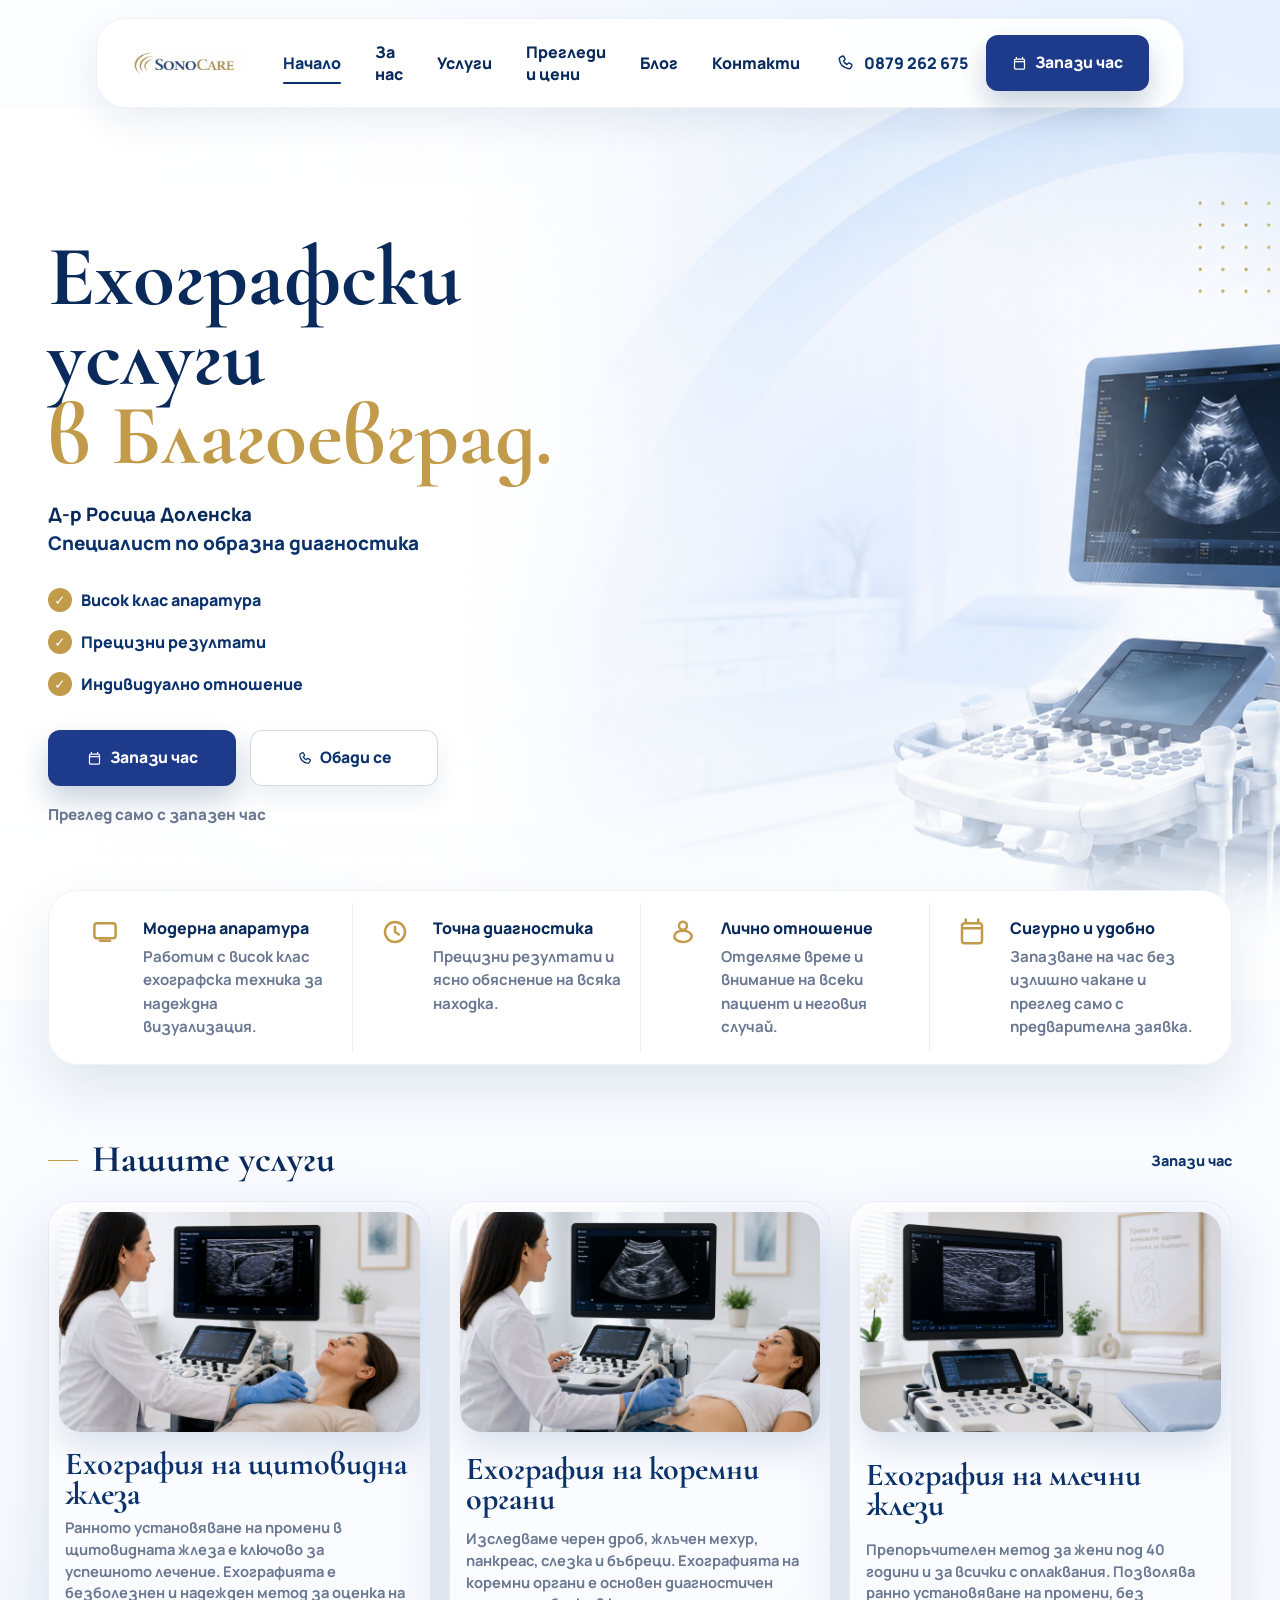
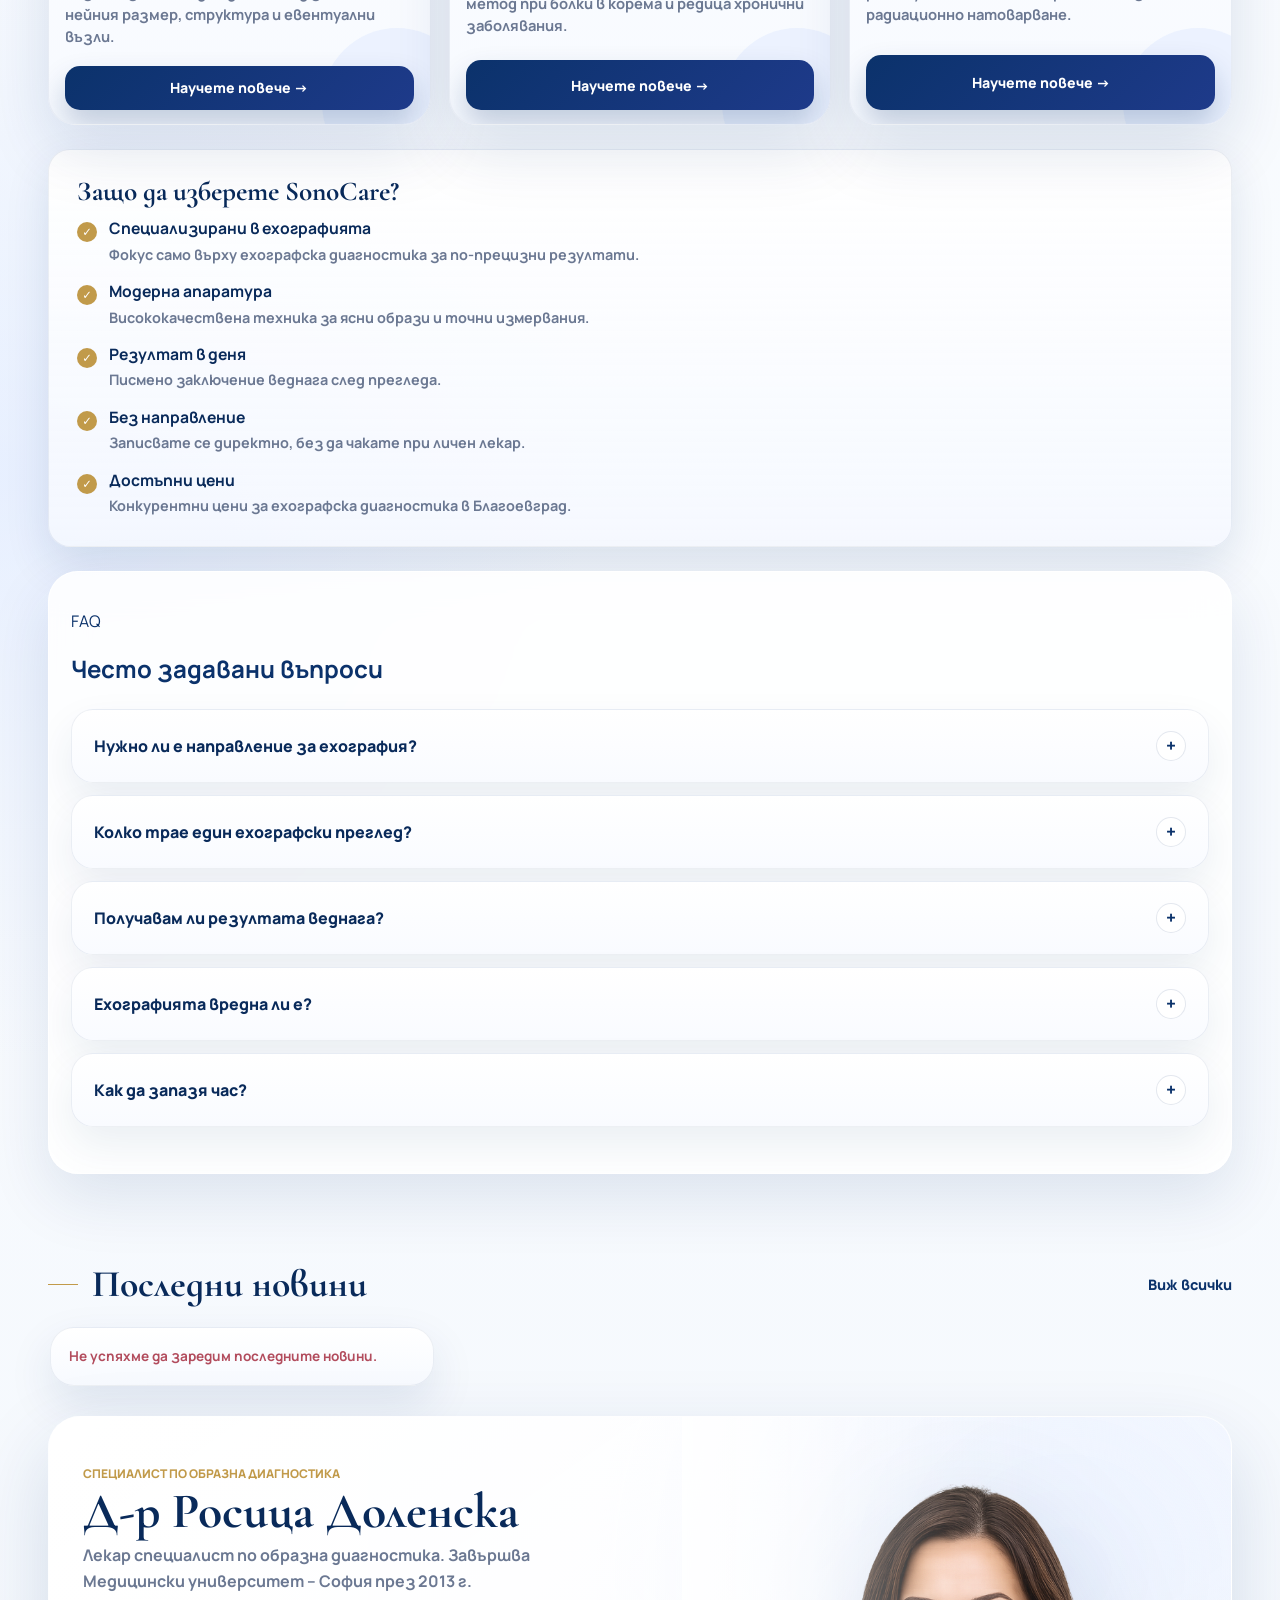
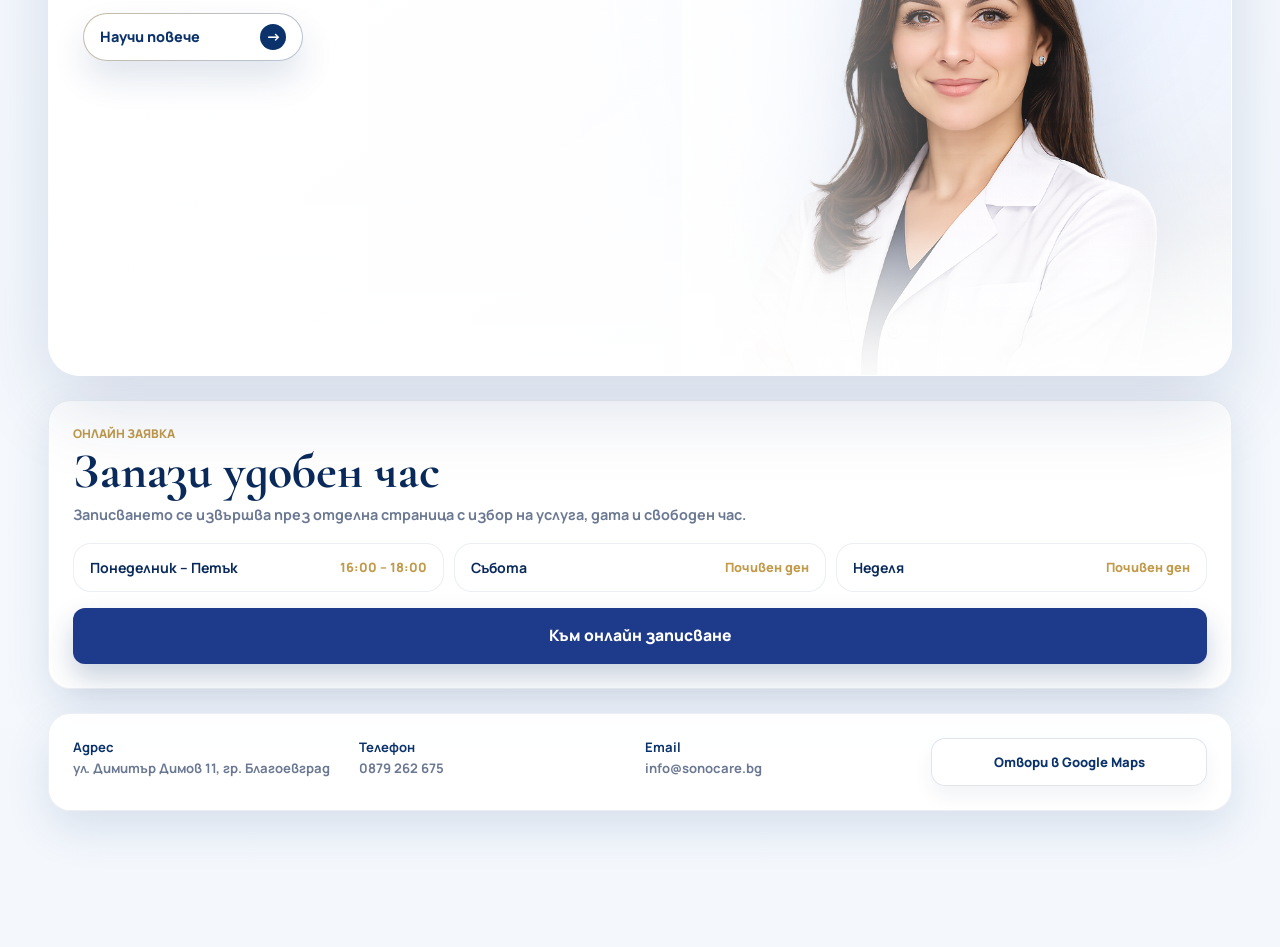
==== commit b071c86b: "Fix homepage booking and blog integration" ====
--- a/index.html
+++ b/index.html
@@ -1,33 +1,75 @@
 ﻿<!doctype html>
 <html lang="bg">
   <head>
-    <meta charset="utf-8" />
+    <meta charset="UTF-8" />
     <meta name="viewport" content="width=device-width, initial-scale=1" />
-    <meta name="description" content="SonoCare в Благоевград предлага ехография и образна диагностика с онлайн записване, прецизни резултати и индивидуално отношение към всеки пациент." />
-    <link rel="canonical" href="https://www.sonocare.bg/index.html" />
-    <title>SonoCare | Ехография и образна диагностика в Благоевград</title>
+    <meta name="description" content="Специализиран ехографски кабинет в Благоевград. Ехография на щитовидна жлеза, коремни органи и млечни жлези. Модерна апаратура, резултат в деня. Запази час онлайн →" />
+    <meta name="robots" content="index, follow" />
+    <meta name="geo.region" content="BG-01" />
+    <meta name="geo.placename" content="Благоевград" />
+    <meta property="og:title" content="Ехография в Благоевград | SonoCare — Образна Диагностика" />
+    <meta property="og:description" content="Специализиран ехографски кабинет в Благоевград. Ехография на щитовидна жлеза, коремни органи и млечни жлези. Модерна апаратура, резултат в деня." />
+    <meta property="og:type" content="website" />
+    <meta property="og:url" content="https://www.sonocare.bg/" />
+    <link rel="canonical" href="https://www.sonocare.bg/" />
+    <title>Ехография в Благоевград | SonoCare — Образна Диагностика</title>
     <link rel="preconnect" href="https://fonts.googleapis.com" />
     <link rel="preconnect" href="https://fonts.gstatic.com" crossorigin />
+    <link rel="icon" type="image/png" href="/icon.png" />
     <link
       href="https://fonts.googleapis.com/css2?family=Cormorant+Garamond:wght@600;700&family=Manrope:wght@500;600;700;800&display=swap"
       rel="stylesheet"
     />
-    <link rel="stylesheet" href="assets/css/styles.css?v=39" />
+    <link rel="stylesheet" href="assets/css/styles.css?v=41" />
     <script type="application/ld+json">
       {
         "@context": "https://schema.org",
-        "@type": "MedicalClinic",
+        "@type": "MedicalBusiness",
         "name": "SonoCare",
-        "url": "https://www.sonocare.bg/",
+        "description": "Специализиран кабинет за ехография и образна диагностика в Благоевград",
+        "url": "https://www.sonocare.bg",
         "telephone": "+359879262675",
-        "email": "info@sonocare.bg",
         "address": {
           "@type": "PostalAddress",
           "streetAddress": "ул. Димитър Димов 11",
           "addressLocality": "Благоевград",
           "addressCountry": "BG"
         },
-        "medicalSpecialty": "Diagnostic Imaging"
+        "medicalSpecialty": "Diagnostic Imaging",
+        "openingHours": "Mo-Fr 16:00-18:00",
+        "hasMap": "https://www.google.com/maps/search/?api=1&query=%D1%83%D0%BB.+%D0%94%D0%B8%D0%BC%D0%B8%D1%82%D1%8A%D1%80+%D0%94%D0%B8%D0%BC%D0%BE%D0%B2+11%2C+%D0%B3%D1%80.+Blagoevgrad"
+      }
+    </script>
+    <script type="application/ld+json">
+      {
+        "@context": "https://schema.org",
+        "@type": "FAQPage",
+        "mainEntity": [
+          {
+            "@type": "Question",
+            "name": "Нужно ли е направление за ехография?",
+            "acceptedAnswer": {
+              "@type": "Answer",
+              "text": "Не. В SonoCare можете да се запишете за ехография без направление от личен лекар."
+            }
+          },
+          {
+            "@type": "Question",
+            "name": "Колко трае един ехографски преглед?",
+            "acceptedAnswer": {
+              "@type": "Answer",
+              "text": "Средно 15-20 минути в зависимост от вида на изследването."
+            }
+          },
+          {
+            "@type": "Question",
+            "name": "Получавам ли резултата веднага?",
+            "acceptedAnswer": {
+              "@type": "Answer",
+              "text": "Да. Писменото заключение с описание на находката се предоставя в деня на прегледа."
+            }
+          }
+        ]
       }
     </script>
   </head>
@@ -35,7 +77,7 @@
     <main class="phone-page home-page">
       <header class="topbar" aria-label="Основна навигация">
         <a class="logo-link" href="#top" aria-label="SonoCare начало">
-          <img src="logo.png" alt="SonoCare" />
+          <img src="logo.png" alt="Лого на SonoCare" />
         </a>
         <nav class="desktop-nav" aria-label="Навигация за компютър">
           <a href="#top">Начало</a>
@@ -69,10 +111,10 @@
       <section class="hero" id="top">
         <div class="hero-bg-shape" aria-hidden="true"></div>
         <div class="hero-image" aria-label="Ехографска апаратура SonoCare">
-          <img src="/images/ultrasound.png" alt="" fetchpriority="high" decoding="async" />
+          <img src="/images/ultrasound.png" alt="Ехографски апарат SonoCare Благоевград" fetchpriority="high" decoding="async" />
         </div>
         <div class="hero-content">
-          <h1>Грижа за<br /><span>Вашето здраве.</span></h1>
+          <h1>Ехографски услуги<br /><span>в Благоевград.</span></h1>
           <p class="doctor-name">Д-р Росица Доленска</p>
           <p class="hero-subtitle">Специалист по образна диагностика</p>
 
@@ -149,30 +191,70 @@
         </div>
       </section>
 
-      <section class="services" id="services">
+      <section class="services services-overview" id="services">
         <div class="section-title">
           <h2>Нашите услуги</h2>
           <a href="booking.html">Запази час</a>
         </div>
         <div class="service-grid">
           <article class="service-card">
-            <img src="images/Ехография на млечни жлези.png" alt="Ехография на млечни жлези" loading="lazy" decoding="async" />
+            <img src="images/Ехография на щитовидна жлеза и шийни лимфни възли, ехография на  слюнчени жлези.png" alt="Ехография на щитовидна жлеза в SonoCare Благоевград" loading="lazy" decoding="async" />
+            <h3>Ехография на щитовидна жлеза</h3>
+            <p>Ранното установяване на промени в щитовидната жлеза е ключово за успешното лечение. Ехографията е безболезнен и надежден метод за оценка на нейния размер, структура и евентуални възли.</p>
+            <a class="service-more" href="/services/thyroid-ultrasound.html">Научете повече →</a>
+          </article>
+          <article class="service-card">
+            <img src="images/Ехография на коремни паренхимни органи и органи в малък таз.png" alt="Ехография на коремни органи в SonoCare Благоевград" loading="lazy" decoding="async" />
+            <h3>Ехография на коремни органи</h3>
+            <p>Изследваме черен дроб, жлъчен мехур, панкреас, слезка и бъбреци. Ехографията на коремни органи е основен диагностичен метод при болки в корема и редица хронични заболявания.</p>
+            <a class="service-more" href="/services/abdominal-ultrasound.html">Научете повече →</a>
+          </article>
+          <article class="service-card">
+            <img src="images/Ехография на млечни жлези.png" alt="Ехография на млечни жлези в SonoCare Благоевград" loading="lazy" decoding="async" />
             <h3>Ехография на млечни жлези</h3>
-            <p>Диагностика и профилактика.</p>
-            <a class="service-more" href="services/breast-ultrasound.html">Разгледай още</a>
-          </article>
-          <article class="service-card">
-            <img src="images/Ехография на коремни паренхимни органи и органи в малък таз.png" alt="Коремни органи и малък таз" loading="lazy" decoding="async" />
-            <h3>Коремни органи и малък таз</h3>
-            <p>Прецизен преглед на органи.</p>
-            <a class="service-more" href="services/abdominal-ultrasound.html">Разгледай още</a>
-          </article>
-          <article class="service-card">
-            <img src="images/Ехография на щитовидна жлеза и шийни лимфни възли, ехография на  слюнчени жлези.png" alt="Щитовидна жлеза" loading="lazy" decoding="async" />
-            <h3>Щитовидна жлеза</h3>
-            <p>Щитовидна жлеза и лимфни възли.</p>
-            <a class="service-more" href="services/thyroid-ultrasound.html">Разгледай още</a>
-          </article>
+            <p>Препоръчителен метод за жени под 40 години и за всички с оплаквания. Позволява ранно установяване на промени, без радиационно натоварване.</p>
+            <a class="service-more" href="/services/breast-ultrasound.html">Научете повече →</a>
+          </article>
+        </div>
+      </section>
+
+      <section class="info-panel why-us">
+        <h2>Защо да изберете SonoCare?</h2>
+        <ul class="detail-list">
+          <li><div><strong>Специализирани в ехографията</strong><span>Фокус само върху ехографска диагностика за по-прецизни резултати.</span></div></li>
+          <li><div><strong>Модерна апаратура</strong><span>Висококачествена техника за ясни образи и точни измервания.</span></div></li>
+          <li><div><strong>Резултат в деня</strong><span>Писмено заключение веднага след прегледа.</span></div></li>
+          <li><div><strong>Без направление</strong><span>Записвате се директно, без да чакате при личен лекар.</span></div></li>
+          <li><div><strong>Достъпни цени</strong><span>Конкурентни цени за ехографска диагностика в Благоевград.</span></div></li>
+        </ul>
+      </section>
+
+      <section class="faq-section faq">
+        <div class="section-heading">
+          <p>FAQ</p>
+          <h2>Често задавани въпроси</h2>
+        </div>
+        <div class="faq-list">
+          <details class="faq-item">
+            <summary>Нужно ли е направление за ехография?</summary>
+            <p>Не. В SonoCare можете да се запишете за ехография без направление от личен лекар.</p>
+          </details>
+          <details class="faq-item">
+            <summary>Колко трае един ехографски преглед?</summary>
+            <p>Средно 15-20 минути в зависимост от вида на изследването.</p>
+          </details>
+          <details class="faq-item">
+            <summary>Получавам ли резултата веднага?</summary>
+            <p>Да. Писменото заключение с описание на находката се предоставя в деня на прегледа.</p>
+          </details>
+          <details class="faq-item">
+            <summary>Ехографията вредна ли е?</summary>
+            <p>Не. Ехографията използва ултразвукови вълни — без радиация, напълно безопасна за всички възрасти.</p>
+          </details>
+          <details class="faq-item">
+            <summary>Как да запазя час?</summary>
+            <p>Можете да запазите час онлайн чрез формата на сайта или да се обадите на телефона ни.</p>
+          </details>
         </div>
       </section>
 
@@ -192,7 +274,7 @@
           <a class="doctor-more" href="doctor.html">Научи повече</a>
         </div>
         <div class="doctor-portrait">
-          <img src="images/doktor photo.png" alt="Д-р Росица Доленска" loading="lazy" decoding="async" />
+          <img src="images/doktor photo.png" alt="Д-р Росица Доленска в кабинет SonoCare Благоевград" loading="lazy" decoding="async" />
         </div>
       </section>
 
@@ -233,8 +315,9 @@
       </a>
     </nav>
 
-    <script src="assets/js/main.js?v=4"></script>
+    <script src="assets/js/main.js?v=6"></script>
   </body>
 </html>
 
 
+
--- a/assets/css/styles.css
+++ b/assets/css/styles.css
@@ -1,4 +1,4 @@
-:root {
+﻿:root {
   --navy: #0b326b;
   --navy-dark: #092a5a;
   --gold: #c19a4a;
@@ -199,10 +199,10 @@
 
 .hero-image {
   position: absolute;
-  top: 8px;
-  right: -28px;
+  top: 20px;
+  right: -54px;
   z-index: 2;
-  width: 138%;
+  width: 123%;
   box-shadow: 0 20px 50px rgba(0, 0, 0, 0.08);
   filter: none;
   transform: translateY(0);
@@ -218,19 +218,20 @@
 .hero-content {
   position: relative;
   z-index: 5;
-  max-width: 205px;
-  padding-top: 14px;
-  filter: drop-shadow(0 18px 26px rgba(255, 255, 255, 0.98));
+  max-width: 242px;
+  padding: 18px 14px 0 0;
+  background: linear-gradient(90deg, rgba(255, 255, 255, 0.96) 0%, rgba(255, 255, 255, 0.86) 72%, rgba(255, 255, 255, 0) 100%);
+  filter: none;
 }
 
 .hero h1 {
-  max-width: 236px;
-  margin: 0 0 16px;
+  max-width: 232px;
+  margin: 0 0 14px;
   color: var(--navy-dark);
   font-family: var(--serif);
-  font-size: 2.48rem;
+  font-size: 2.22rem;
   font-weight: 700;
-  line-height: 0.94;
+  line-height: 0.92;
   letter-spacing: 0;
   text-shadow:
     0 1px 0 #fff,
@@ -243,25 +244,25 @@
 }
 
 .doctor-name {
-  margin: 0 0 6px;
+  margin: 0 0 4px;
   color: var(--navy-dark);
-  font-size: 0.92rem;
+  font-size: 1rem;
   font-weight: 900;
 }
 
 .hero-subtitle {
-  max-width: 185px;
-  margin: 0 0 20px;
+  max-width: 220px;
+  margin: 0 0 18px;
   color: var(--navy);
-  font-size: 0.84rem;
+  font-size: 0.82rem;
   font-weight: 800;
   line-height: 1.34;
 }
 
 .hero-list {
   display: grid;
-  gap: 10px;
-  margin: 0 0 40px;
+  gap: 8px;
+  margin: 0 0 24px;
   padding: 0;
   list-style: none;
 }
@@ -271,7 +272,7 @@
   align-items: center;
   gap: 9px;
   color: var(--navy);
-  font-size: 0.78rem;
+  font-size: 0.8rem;
   font-weight: 800;
 }
 
@@ -292,7 +293,7 @@
 .hero-actions {
   display: grid;
   gap: 10px;
-  width: 180px;
+  width: 170px;
 }
 
 .hero-note {
@@ -301,6 +302,53 @@
   font-size: 0.78rem;
   font-weight: 800;
   line-height: 1.4;
+}
+
+.services-overview .service-card img {
+  display: block;
+}
+
+.why-us {
+  padding: 22px 20px;
+}
+
+.why-us h2 {
+  text-align: left;
+}
+
+.why-us .detail-list {
+  gap: 16px;
+}
+
+.why-us .detail-list li {
+  display: grid;
+  grid-template-columns: 20px 1fr;
+  gap: 12px;
+  align-items: start;
+}
+
+.why-us .detail-list li::before {
+  margin-top: 3px;
+}
+
+.why-us .detail-list li > div {
+  min-width: 0;
+}
+
+.why-us .detail-list strong {
+  display: block;
+  margin-bottom: 5px;
+  color: var(--navy-dark);
+  font-size: 0.98rem;
+  line-height: 1.25;
+}
+
+.why-us .detail-list span {
+  display: block;
+  color: var(--muted);
+  font-size: 0.9rem;
+  font-weight: 700;
+  line-height: 1.55;
 }
 
 .btn {
@@ -620,6 +668,14 @@
   font-size: 0.98rem;
   font-weight: 600;
   line-height: 1.72;
+}
+
+.service-detail h3 {
+  margin: 0;
+  color: var(--navy-dark);
+  font-size: 0.98rem;
+  font-weight: 900;
+  line-height: 1.4;
 }
 
 .service-lede {
@@ -1171,6 +1227,64 @@
   line-height: 1.55;
 }
 
+.service-faq {
+  margin-top: 28px;
+  padding: 22px 20px;
+  border: 1px solid rgba(11, 50, 107, 0.07);
+  border-radius: 26px;
+  background: linear-gradient(180deg, rgba(255, 255, 255, 0.98), rgba(246, 249, 255, 0.9));
+  box-shadow: 0 22px 50px rgba(11, 50, 107, 0.09);
+}
+
+.service-faq .faq-list {
+  margin: 0;
+}
+
+.service-related {
+  margin-top: 18px;
+  padding: 20px;
+  border: 1px solid rgba(11, 50, 107, 0.07);
+  border-radius: 24px;
+  background: rgba(255, 255, 255, 0.9);
+  box-shadow: 0 18px 40px rgba(11, 50, 107, 0.08);
+}
+
+.service-related h3 {
+  margin: 0 0 14px;
+  font-family: var(--serif);
+  font-size: 1.45rem;
+  line-height: 1;
+}
+
+.service-related-grid {
+  display: grid;
+  gap: 12px;
+}
+
+.service-related-link {
+  display: block;
+  padding: 14px 16px;
+  border: 1px solid rgba(11, 50, 107, 0.08);
+  border-radius: 18px;
+  background: linear-gradient(180deg, #ffffff, #f8fbff);
+  box-shadow: 0 12px 28px rgba(11, 50, 107, 0.06);
+}
+
+.service-related-link strong {
+  display: block;
+  margin-bottom: 5px;
+  color: var(--navy-dark);
+  font-size: 0.98rem;
+}
+
+.service-related-link span {
+  display: block;
+  color: var(--muted);
+  font-size: 0.84rem;
+  font-weight: 700;
+  line-height: 1.5;
+}
+
 .booking-card {
   margin-top: 24px;
   padding: 20px;
@@ -1310,13 +1424,13 @@
   .hero {
     margin-inline: -20px;
     padding-inline: 20px;
-    min-height: 66vh;
+    min-height: 72vh;
   }
 
   .hero-image {
-    top: 8px;
-    right: -28px;
-    width: 138%;
+    top: 54px;
+    right: -60px;
+    width: 124%;
   }
 
   .hero-bg-shape {
@@ -1324,7 +1438,7 @@
   }
 
   .hero h1 {
-    font-size: 2.26rem;
+    font-size: 2.08rem;
   }
 }
 
@@ -1795,3 +1909,4 @@
     display: none;
   }
 }
+
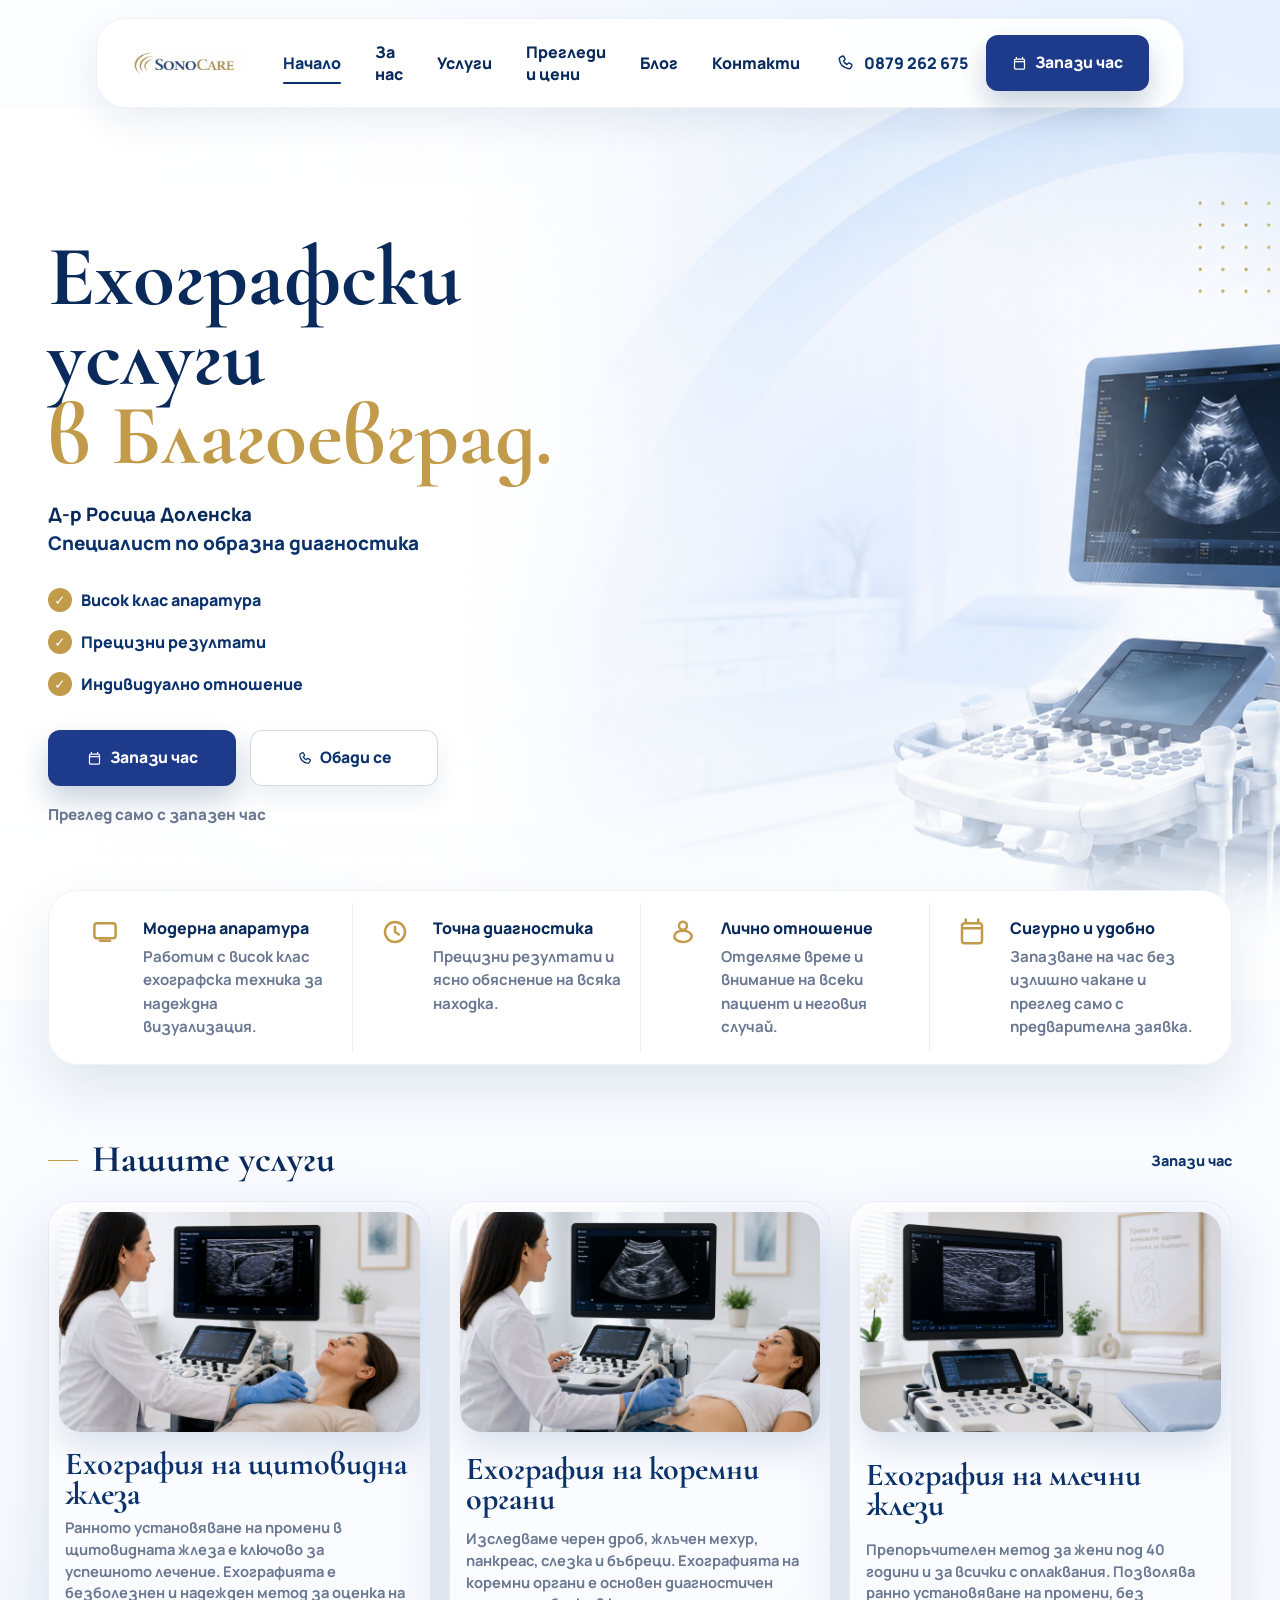
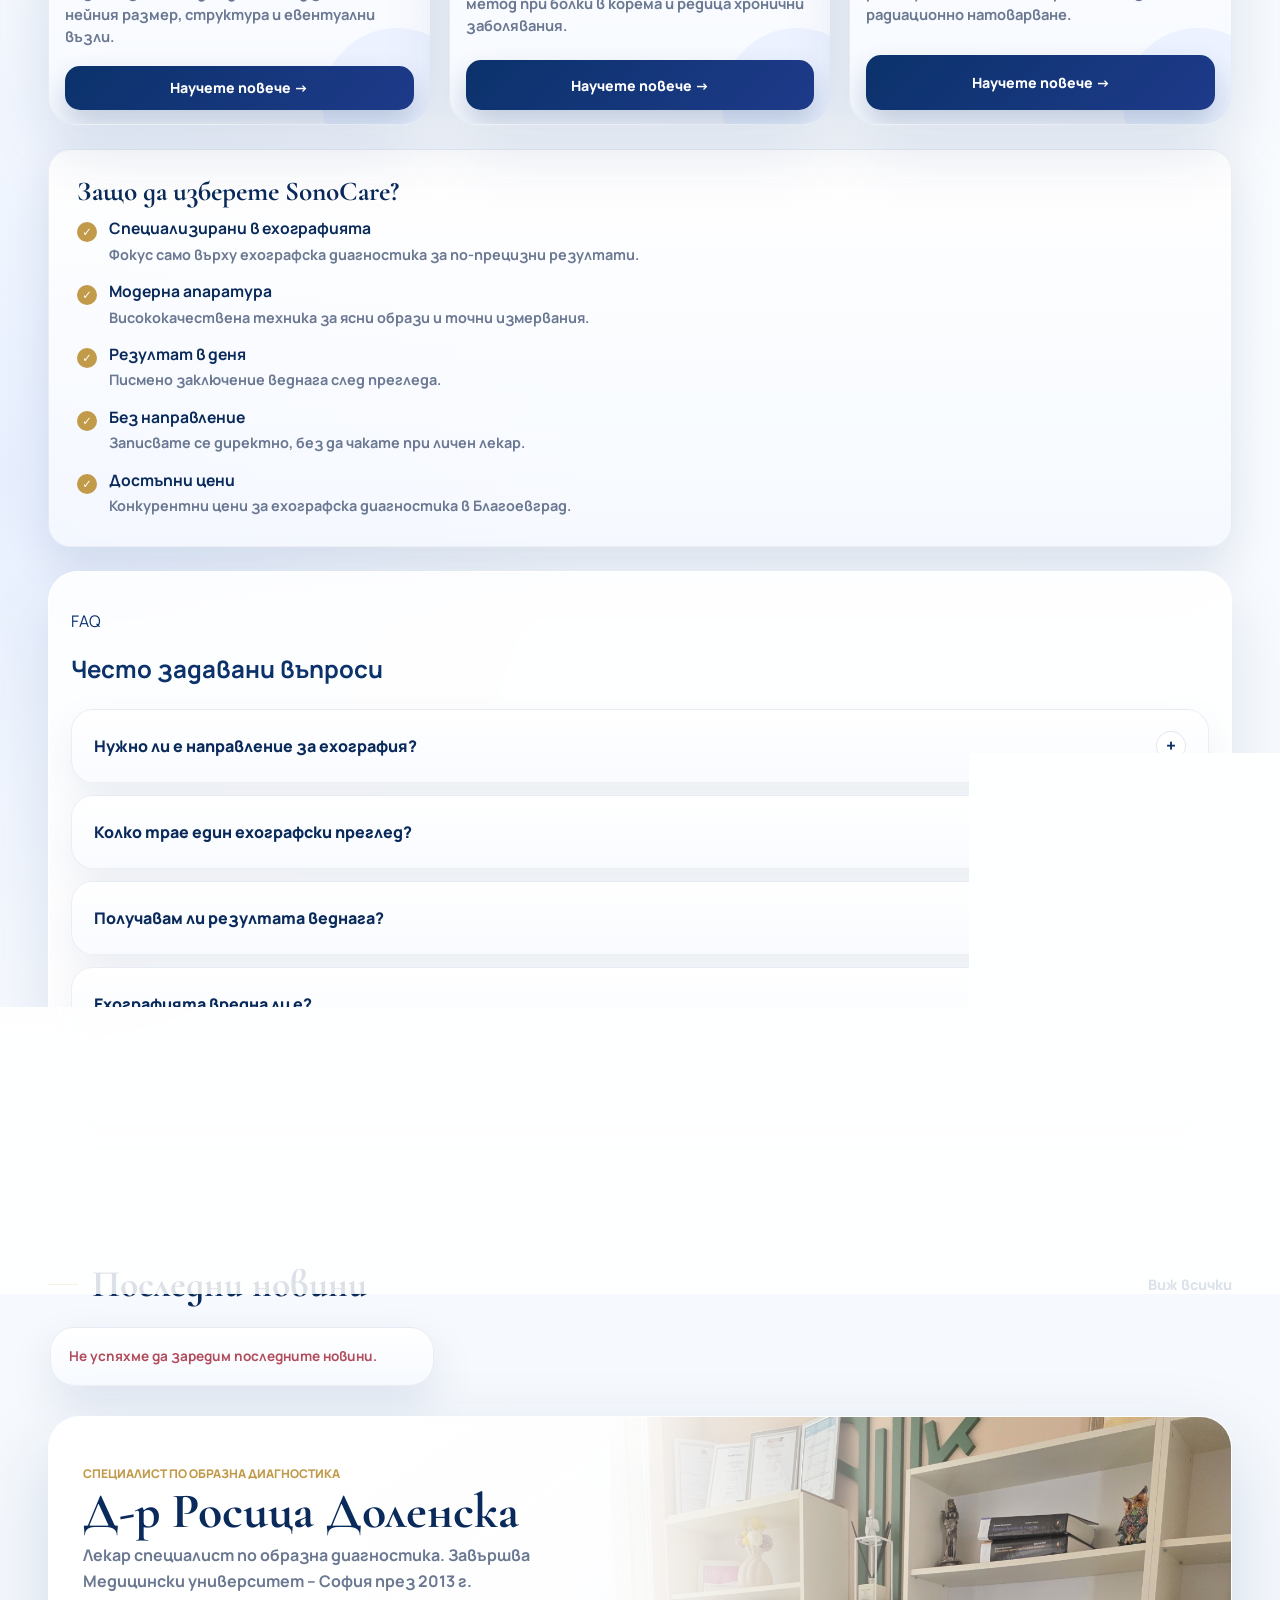
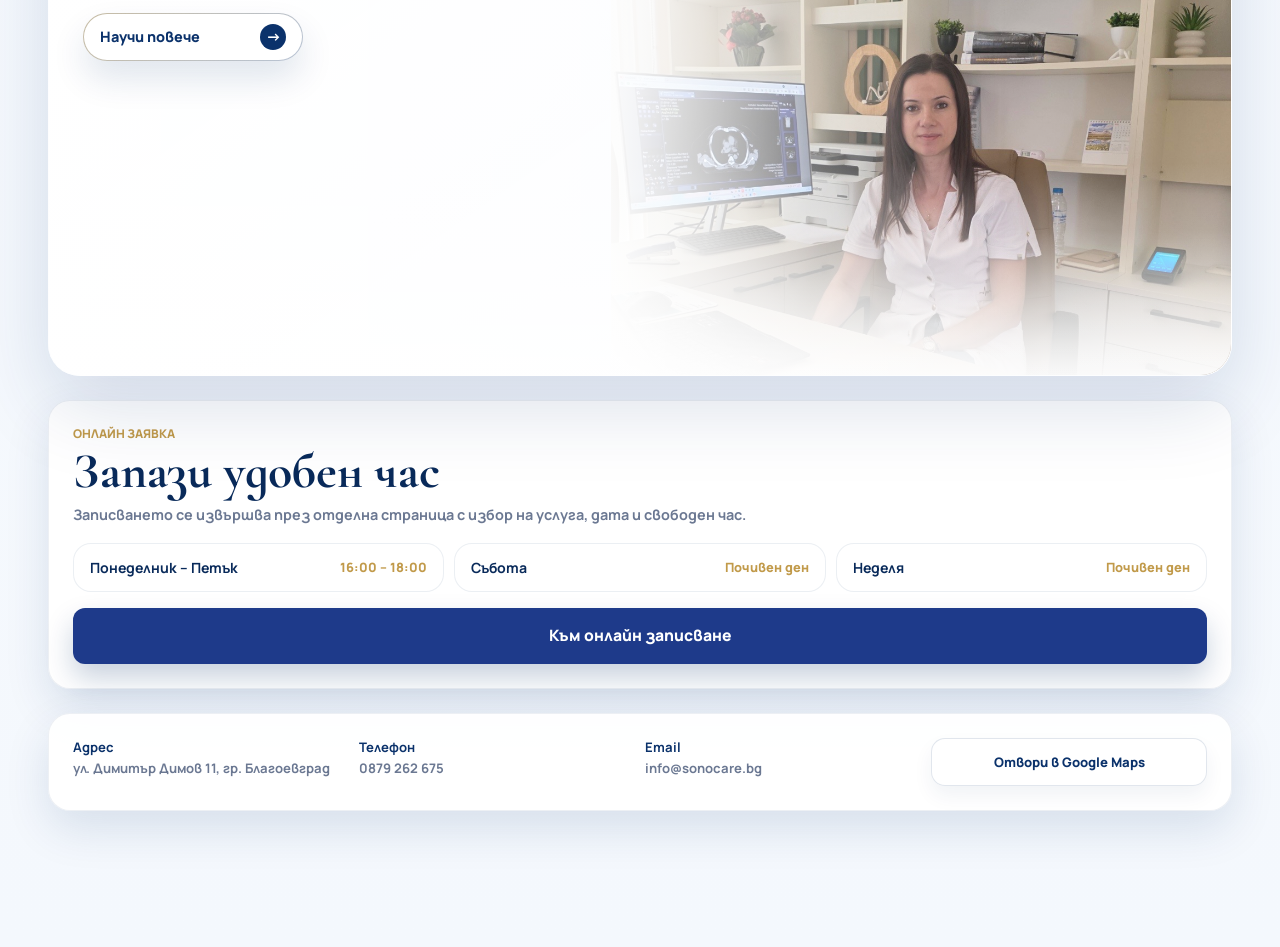
==== commit 28cf05a5: "Replace AI-generated doctor photo with real photo of Dr. Dolenska Updated index.html, doctor.html an" ====
--- a/index.html
+++ b/index.html
@@ -274,7 +274,7 @@
           <a class="doctor-more" href="doctor.html">Научи повече</a>
         </div>
         <div class="doctor-portrait">
-          <img src="images/doktor photo.png" alt="Д-р Росица Доленска в кабинет SonoCare Благоевград" loading="lazy" decoding="async" />
+          <img src="images/doktor dolenska real photo.jpeg" alt="Д-р Росица Доленска в кабинет SonoCare Благоевград" loading="lazy" decoding="async" />
         </div>
       </section>
 
--- a/assets/css/styles.css
+++ b/assets/css/styles.css
@@ -670,12 +670,48 @@
   line-height: 1.72;
 }
 
+.service-detail h2 {
+  margin: 0 0 14px;
+  color: var(--navy-dark);
+  font-size: 2rem;
+  font-weight: 900;
+  line-height: 1.08;
+  text-align: left;
+}
+
 .service-detail h3 {
   margin: 0;
   color: var(--navy-dark);
   font-size: 0.98rem;
   font-weight: 900;
   line-height: 1.4;
+}
+
+.service-detail .detail-list {
+  gap: 14px;
+  margin-bottom: 28px;
+}
+
+.service-detail .detail-list li {
+  position: relative;
+  display: block;
+  padding-left: 32px;
+  text-align: left;
+  color: var(--navy);
+  font-size: 0.98rem;
+  font-weight: 700;
+  line-height: 1.58;
+}
+
+.service-detail .detail-list li::before {
+  position: absolute;
+  top: 0.2rem;
+  left: 0;
+}
+
+.service-detail .detail-list li strong {
+  color: var(--navy-dark);
+  font-weight: 900;
 }
 
 .service-lede {
@@ -862,7 +898,7 @@
   top: 10px;
   right: -52px;
   bottom: -10px;
-  width: 64%;
+  width: 70%;
   z-index: 1;
   overflow: hidden;
   min-height: 0;
@@ -1790,7 +1826,7 @@
     top: -6px;
     right: -18px;
     bottom: -18px;
-    width: 48%;
+    width: 54%;
   }
 
   .doctor-more {
